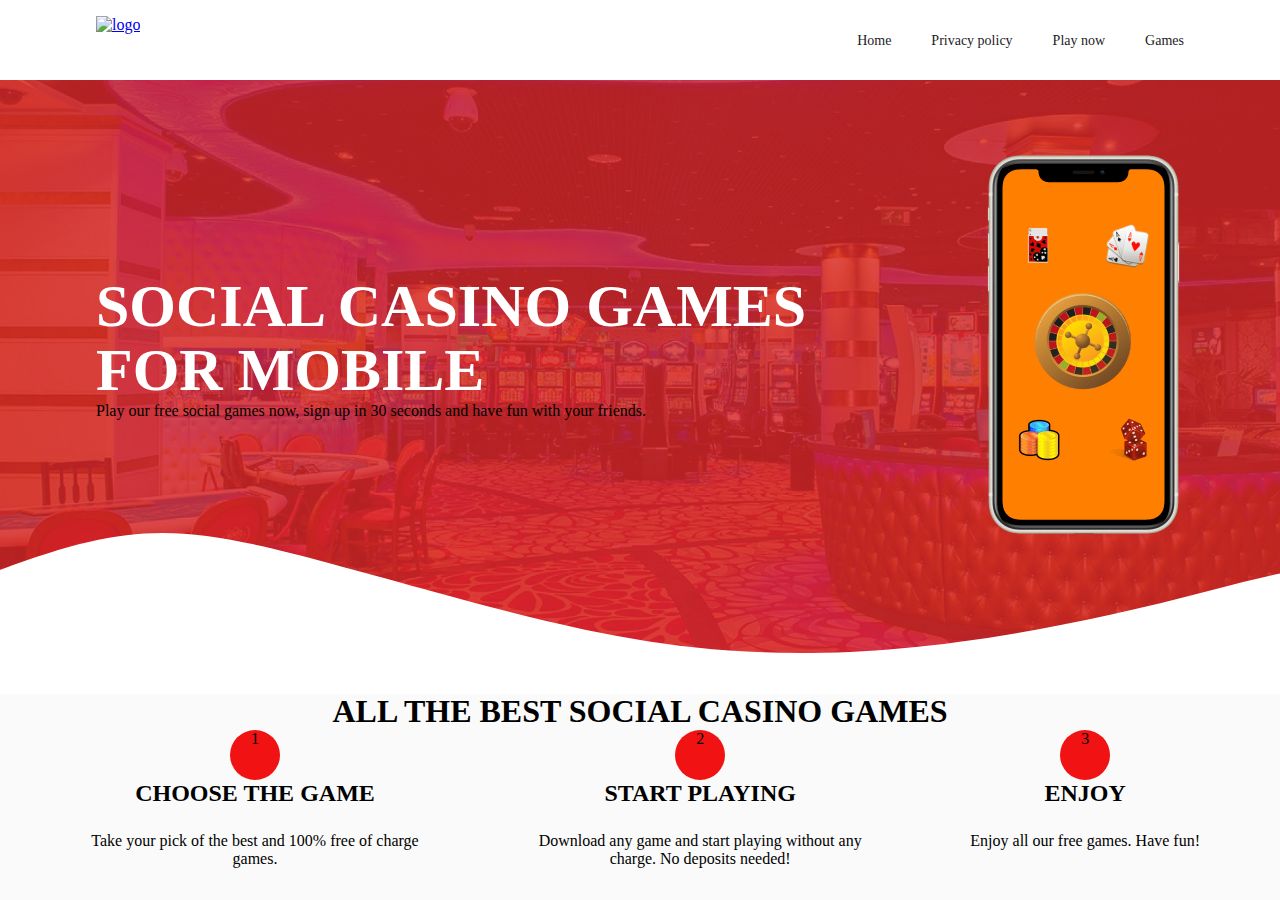
==== index.html @ 66f4ac3a "add main" ====
<!DOCTYPE html>
<html lang="en">
<head>
    <meta charset="UTF-8">
    <meta http-equiv="X-UA-Compatible" content="IE=edge">
    <meta name="viewport" content="width=device-width, initial-scale=1.0">
    <title>StopScam</title>

    <link rel="shortcut icon" href="./img/favicon/favicon.ico" type="image/x-icon">
    <link rel="icon" href="./img/favicon/favicon.ico" type="image/x-icon">
    <link rel="stylesheet" href="./css/style.css">

</head>

<body>

    <header class="header">
        <div class="container">
            <div class="header-wrap">
                <a href="./index.html" class="header-logo"><img src="./img/logo.svg" alt="logo"></a>

                <div class="header-burger">
                    <span></span>
                </div>

                <nav class="header-menu">
                    <ul class="header-list">
                        <li><a href="./index.html" class="header-link">Home</a></li>
                        <li><a href="./privacy.html" class="header-link">Privacy policy</a></li>
                        <li><a href="./terms.html" class="header-link">Play now</a></li>
                        <li><a href="./support.html" class="header-link">Games</a></li>
                    </ul>
                </nav>
            </div>
        </div>
    </header>

   <div class="main">
    <div class="main-bg">
    <div class="container">
        <div class="main-wrap">
            <div class="main-text">
                <h1 class="main-text__title">SOCIAL CASINO GAMES<br>FOR MOBILE</h1>
                <span class="main-text__subtitle">Play our free social games now, sign up in 30 seconds and have fun with your friends.</span>
            </div>

            <div class="main-phone">
                <img src="./img/iphone.png" alt="iphone" class="main-phone__img">
            </div>
        </div>
    </div>
    </div>
   </div>

   <div class="best">
    <div class="container">
        <div class="best-wrap">
            <h1 class="best-title">ALL THE BEST SOCIAL CASINO GAMES
            </h1>

            <div class="best-item">
                <div class="best-item__wrap">
                    <div class="best-item__num">1</div>
                    <h1 class="best-item__title">CHOOSE THE GAME</h1>
                    <span class="best-item__subtitle">Take your pick of the best and 100% free of charge games.</span>
                </div>
                <div class="best-item__wrap">
                    <div class="best-item__num">2</div>
                    <h1 class="best-item__title">START PLAYING</h1>
                    <span class="best-item__subtitle">Download any game and start playing without any charge. No deposits needed!</span>
                </div>
                <div class="best-item__wrap">
                    <div class="best-item__num">3</div>
                    <h1 class="best-item__title">ENJOY</h1>
                    <span class="best-item__subtitle">Enjoy all our free games. Have fun!</span>
                </div>
            </div>
        </div>
    </div>
   </div>

    <script src="https://code.jquery.com/jquery-3.6.0.slim.min.js"></script>
    <script src="./js/script.js"></script>
</body>
</html>
---- css/style.css ----
/*! normalize.css v8.0.1 | MIT License | github.com/necolas/normalize.css */
/* Document
   ========================================================================== */
/**
 * 1. Correct the line height in all browsers.
 * 2. Prevent adjustments of font size after orientation changes in iOS.
 */
html {
  line-height: 1.15;
  /* 1 */
  -webkit-text-size-adjust: 100%;
  /* 2 */
}

/* Sections
   ========================================================================== */
/**
 * Remove the margin in all browsers.
 */
body {
  margin: 0;
}

/**
 * Render the `main` element consistently in IE.
 */
main {
  display: block;
}

/**
 * Correct the font size and margin on `h1` elements within `section` and
 * `article` contexts in Chrome, Firefox, and Safari.
 */
h1 {
  font-size: 2em;
  margin: 0;
}

/* Grouping content
   ========================================================================== */
/**
 * 1. Add the correct box sizing in Firefox.
 * 2. Show the overflow in Edge and IE.
 */
hr {
  -webkit-box-sizing: content-box;
          box-sizing: content-box;
  /* 1 */
  height: 0;
  /* 1 */
  overflow: visible;
  /* 2 */
}

/**
 * 1. Correct the inheritance and scaling of font size in all browsers.
 * 2. Correct the odd `em` font sizing in all browsers.
 */
pre {
  font-family: monospace, monospace;
  /* 1 */
  font-size: 1em;
  /* 2 */
}

/* Text-level semantics
   ========================================================================== */
/**
 * Remove the gray background on active links in IE 10.
 */
a {
  background-color: transparent;
}

/**
 * 1. Remove the bottom border in Chrome 57-
 * 2. Add the correct text decoration in Chrome, Edge, IE, Opera, and Safari.
 */
abbr[title] {
  border-bottom: none;
  /* 1 */
  text-decoration: underline;
  /* 2 */
  -webkit-text-decoration: underline dotted;
          text-decoration: underline dotted;
  /* 2 */
}

/**
 * Add the correct font weight in Chrome, Edge, and Safari.
 */
b,
strong {
  font-weight: bolder;
}

/**
 * 1. Correct the inheritance and scaling of font size in all browsers.
 * 2. Correct the odd `em` font sizing in all browsers.
 */
code,
kbd,
samp {
  font-family: monospace, monospace;
  /* 1 */
  font-size: 1em;
  /* 2 */
}

/**
 * Add the correct font size in all browsers.
 */
small {
  font-size: 80%;
}

/**
 * Prevent `sub` and `sup` elements from affecting the line height in
 * all browsers.
 */
sub,
sup {
  font-size: 75%;
  line-height: 0;
  position: relative;
  vertical-align: baseline;
}

sub {
  bottom: -0.25em;
}

sup {
  top: -0.5em;
}

/* Embedded content
   ========================================================================== */
/**
 * Remove the border on images inside links in IE 10.
 */
img {
  border-style: none;
}

/* Forms
   ========================================================================== */
/**
 * 1. Change the font styles in all browsers.
 * 2. Remove the margin in Firefox and Safari.
 */
button,
input,
optgroup,
select,
textarea {
  font-family: inherit;
  /* 1 */
  font-size: 100%;
  /* 1 */
  line-height: 1.15;
  /* 1 */
  margin: 0;
  /* 2 */
}

/**
 * Show the overflow in IE.
 * 1. Show the overflow in Edge.
 */
button,
input {
  /* 1 */
  overflow: visible;
}

/**
 * Remove the inheritance of text transform in Edge, Firefox, and IE.
 * 1. Remove the inheritance of text transform in Firefox.
 */
button,
select {
  /* 1 */
  text-transform: none;
}

/**
 * Correct the inability to style clickable types in iOS and Safari.
 */
button,
[type="button"],
[type="reset"],
[type="submit"] {
  -webkit-appearance: button;
}

/**
 * Remove the inner border and padding in Firefox.
 */
button::-moz-focus-inner,
[type="button"]::-moz-focus-inner,
[type="reset"]::-moz-focus-inner,
[type="submit"]::-moz-focus-inner {
  border-style: none;
  padding: 0;
}

/**
 * Restore the focus styles unset by the previous rule.
 */
button:-moz-focusring,
[type="button"]:-moz-focusring,
[type="reset"]:-moz-focusring,
[type="submit"]:-moz-focusring {
  outline: 1px dotted ButtonText;
}

/**
 * Correct the padding in Firefox.
 */
fieldset {
  padding: 0.35em 0.75em 0.625em;
}

/**
 * 1. Correct the text wrapping in Edge and IE.
 * 2. Correct the color inheritance from `fieldset` elements in IE.
 * 3. Remove the padding so developers are not caught out when they zero out
 *    `fieldset` elements in all browsers.
 */
legend {
  -webkit-box-sizing: border-box;
          box-sizing: border-box;
  /* 1 */
  color: inherit;
  /* 2 */
  display: table;
  /* 1 */
  max-width: 100%;
  /* 1 */
  padding: 0;
  /* 3 */
  white-space: normal;
  /* 1 */
}

/**
 * Add the correct vertical alignment in Chrome, Firefox, and Opera.
 */
progress {
  vertical-align: baseline;
}

/**
 * Remove the default vertical scrollbar in IE 10+.
 */
textarea {
  overflow: auto;
}

/**
 * 1. Add the correct box sizing in IE 10.
 * 2. Remove the padding in IE 10.
 */
[type="checkbox"],
[type="radio"] {
  -webkit-box-sizing: border-box;
          box-sizing: border-box;
  /* 1 */
  padding: 0;
  /* 2 */
}

/**
 * Correct the cursor style of increment and decrement buttons in Chrome.
 */
[type="number"]::-webkit-inner-spin-button,
[type="number"]::-webkit-outer-spin-button {
  height: auto;
}

/**
 * 1. Correct the odd appearance in Chrome and Safari.
 * 2. Correct the outline style in Safari.
 */
[type="search"] {
  -webkit-appearance: textfield;
  /* 1 */
  outline-offset: -2px;
  /* 2 */
}

/**
 * Remove the inner padding in Chrome and Safari on macOS.
 */
[type="search"]::-webkit-search-decoration {
  -webkit-appearance: none;
}

/**
 * 1. Correct the inability to style clickable types in iOS and Safari.
 * 2. Change font properties to `inherit` in Safari.
 */
::-webkit-file-upload-button {
  -webkit-appearance: button;
  /* 1 */
  font: inherit;
  /* 2 */
}

/* Interactive
   ========================================================================== */
/*
 * Add the correct display in Edge, IE 10+, and Firefox.
 */
details {
  display: block;
}

/*
 * Add the correct display in all browsers.
 */
summary {
  display: list-item;
}

/* Misc
   ========================================================================== */
/**
 * Add the correct display in IE 10+.
 */
template {
  display: none;
}

/**
 * Add the correct display in IE 10.
 */
[hidden] {
  display: none;
}

body {
  font-family: 'Tahoma';
  background-color: #FAFAFA;
}

.container {
  max-width: 1120px;
  margin: 0 auto;
}

img {
  max-width: 100%;
}

.header {
  position: fixed;
  top: 0;
  left: 0;
  height: 80px;
  width: 100%;
  z-index: 20;
}

.header::before {
  content: '';
  position: absolute;
  top: 0;
  left: 0;
  width: 100%;
  height: 100%;
  background: #ffffff;
  z-index: 4;
}

.header-wrap {
  position: relative;
  display: -webkit-box;
  display: -ms-flexbox;
  display: flex;
  -webkit-box-pack: justify;
      -ms-flex-pack: justify;
          justify-content: space-between;
  -webkit-box-align: center;
      -ms-flex-align: center;
          align-items: center;
  min-height: 80px;
  padding: 0px 16px;
}

.header-logo {
  max-width: 48px;
  height: 48px;
}

.header-list {
  display: -webkit-box;
  display: -ms-flexbox;
  display: flex;
  position: relative;
  z-index: 4;
}

.header-list li {
  list-style: none;
  margin-left: 40px;
}

.header-link {
  color: #1C1C1E;
  font-size: 14px;
  text-decoration: none;
  font-weight: 400;
  line-height: 16px;
  -webkit-transition: 0.3s;
  transition: 0.3s;
}

.header-link:hover {
  color: #FF3B30;
}

.header-burger {
  display: none;
}

.header-logo {
  z-index: 5;
}

@media (max-width: 768px) {
  body.lock {
    overflow: hidden;
  }
  .header-wrap {
    min-height: 80px;
  }
  .header-menu {
    position: fixed;
    top: -120%;
    left: 0;
    width: 100%;
    height: 100%;
    background-color: #F0F0F0;
    z-index: 3;
    padding: 100px 0 0 0;
    -webkit-transition: 0.3s;
    transition: 0.3s;
  }
  .header-list {
    display: block;
  }
  .header-list li {
    margin: 0;
    margin-bottom: 50px;
  }
  .header-burger {
    display: block;
    position: relative;
    width: 30px;
    height: 20px;
    z-index: 5;
  }
  .header-burger::before, .header-burger::after {
    -webkit-transition: 0.3s;
    transition: 0.3s;
    content: '';
    background-color: #1C1C1E;
    position: absolute;
    width: 100%;
    height: 2px;
  }
  .header-burger::before {
    top: 0;
  }
  .header-burger::after {
    bottom: 0;
  }
  .header-burger span {
    -webkit-transition: 0.3s;
    transition: 0.3s;
    position: absolute;
    background-color: #1C1C1E;
    left: 0;
    width: 100%;
    height: 2px;
    top: 9px;
  }
}

.header-burger.active::before {
  -webkit-transform: rotate(45deg);
          transform: rotate(45deg);
  top: 9px;
}

.header-burger.active::after {
  -webkit-transform: rotate(-45deg);
          transform: rotate(-45deg);
  bottom: 9px;
}

.header-burger.active span {
  -webkit-transform: scale(0);
          transform: scale(0);
}

.header-menu.active {
  top: 0;
}

.main-bg {
  background: url(../img/bg.png);
  position: relative;
  background-size: cover;
}

.main-bg::after {
  content: "";
  width: calc(100% + 50px);
  height: 18vh;
  background-image: url(../img/teaser-bottom.svg);
  position: absolute;
  bottom: -2px;
  left: -50px;
  background-position: bottom left;
  background-size: cover;
  background-repeat: no-repeat;
}

.main-wrap {
  display: -webkit-box;
  display: -ms-flexbox;
  display: flex;
  -webkit-box-pack: justify;
      -ms-flex-pack: justify;
          justify-content: space-between;
  -webkit-box-align: center;
      -ms-flex-align: center;
          align-items: center;
  position: relative;
  padding: 150px 16px;
}

.main-text {
  display: -webkit-box;
  display: -ms-flexbox;
  display: flex;
  -webkit-box-orient: vertical;
  -webkit-box-direction: normal;
      -ms-flex-direction: column;
          flex-direction: column;
}

.main-text__title {
  font-weight: 700;
  font-size: 60px;
  line-height: 64px;
  color: #FFF;
}

.main-text__button {
  margin-top: 55px;
  width: 100%;
}

.main-content__img {
  width: 560px;
}

.best-wrap {
  text-align: center;
}

.best-item {
  display: -webkit-box;
  display: -ms-flexbox;
  display: flex;
  -webkit-box-pack: justify;
      -ms-flex-pack: justify;
          justify-content: space-between;
}

.best-item__wrap {
  max-width: 350px;
  display: -webkit-box;
  display: -ms-flexbox;
  display: flex;
  -webkit-box-orient: vertical;
  -webkit-box-direction: normal;
      -ms-flex-direction: column;
          flex-direction: column;
  -webkit-box-align: center;
      -ms-flex-align: center;
          align-items: center;
}

.best-item__num {
  background-color: #f11313;
  width: 50px;
  height: 50px;
  border-radius: 100px;
}

.best-item__title {
  font-size: 24px;
}

.best-item__subtitle {
  display: block;
  margin-top: 24px;
  font-size: 16px;
}

.privacy {
  padding: 100px 20px;
}

.privacy__title {
  color: #FF3B30;
  font-size: 32px;
}

.privacy__subtitle {
  color: #1C1C1E;
  font-size: 18px;
  font-weight: normal;
}

.privacy p {
  color: #FF3B30;
  font-size: 24px;
  font-weight: 600;
}

.support-wrap {
  display: -webkit-box;
  display: -ms-flexbox;
  display: flex;
  -webkit-box-orient: vertical;
  -webkit-box-direction: normal;
      -ms-flex-direction: column;
          flex-direction: column;
  -ms-flex-line-pack: center;
      align-content: center;
  text-align: center;
  padding: 100px 10px;
}

.support-text__title {
  font-size: 70px;
  color: #FF3B30;
  font-weight: bold;
}

.support-text__subtitle {
  display: block;
  font-size: 22px;
  color: #FFFFFF;
  font-weight: normal;
  margin-top: 16px;
}

.support-form__wrap {
  display: -webkit-box;
  display: -ms-flexbox;
  display: flex;
  -webkit-box-orient: vertical;
  -webkit-box-direction: normal;
      -ms-flex-direction: column;
          flex-direction: column;
  -webkit-box-align: center;
      -ms-flex-align: center;
          align-items: center;
  margin-top: 60px;
}

.support-form__input {
  border-radius: 16px;
  border: none;
  background-color: #fadada;
  font-size: 18px;
  padding: 16px;
  width: 300px;
  margin-bottom: 24px;
}

.support-form__textarea {
  resize: none;
  border-radius: 16px;
  border: none;
  background-color: #fadada;
  font-size: 18px;
  padding: 16px;
  height: 250px;
  width: 300px;
  margin-bottom: 24px;
}

.support-form__button {
  border-radius: 16px;
  border: none;
  background-color: #FF3B30;
  font-size: 18px;
  padding: 16px;
  width: 300px;
  margin-bottom: 24px;
  -webkit-transition: 0.3s;
  transition: 0.3s;
  color: #ffffff;
  cursor: pointer;
}

.support-form__button:hover {
  -webkit-box-shadow: 0px 8px 30px rgba(216, 29, 29, 0.2);
          box-shadow: 0px 8px 30px rgba(216, 29, 29, 0.2);
}

.support-form__input._error {
  border: solid 1px #d42727;
  background-color: #eba5a5;
}

.support-form__textarea._error {
  border: solid 1px #d42727;
  background-color: #eba5a5;
}

@media (max-width: 320px) {
  .support-text__title {
    font-size: 40px;
  }
  .support-text__subtitle {
    font-size: 18px;
  }
  .support-form__input {
    width: 250px;
  }
  .support-form__textarea {
    width: 250px;
  }
  .support-form__button {
    width: 250px;
  }
}
/*# sourceMappingURL=style.css.map */
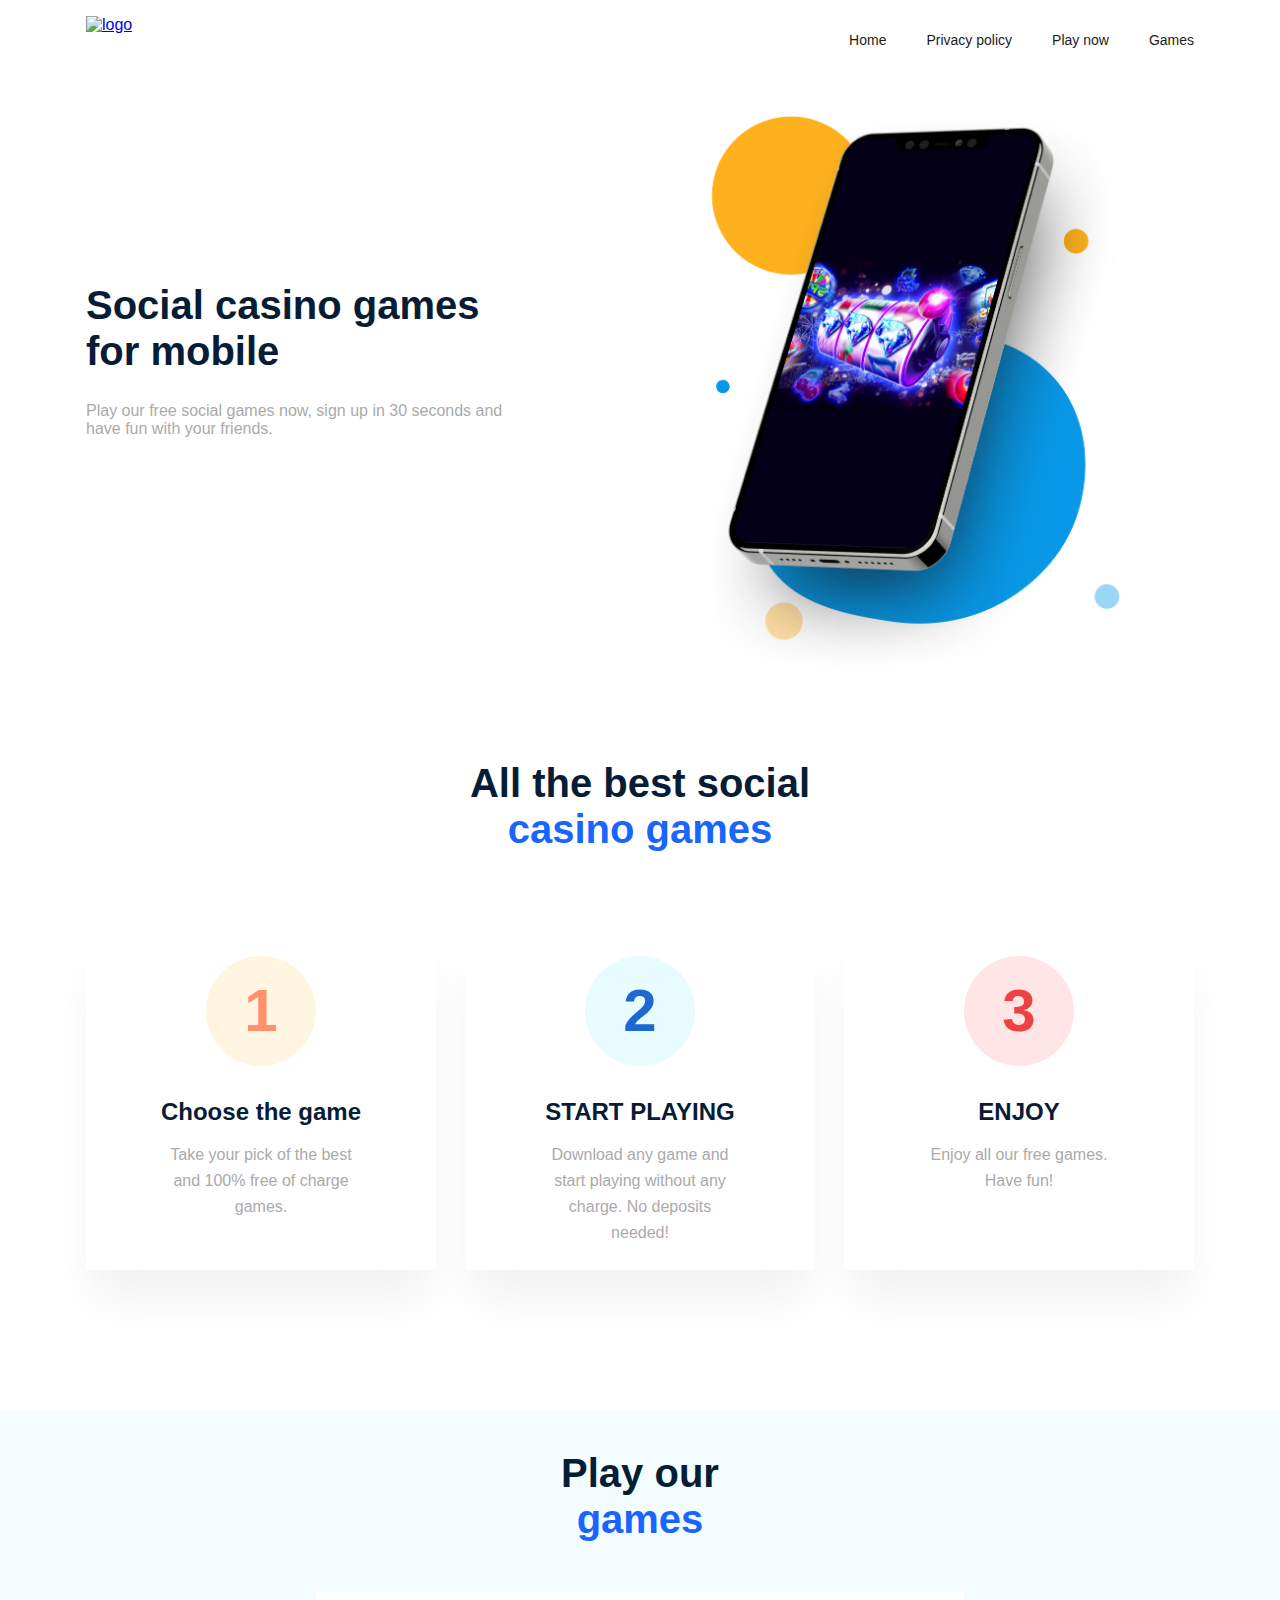
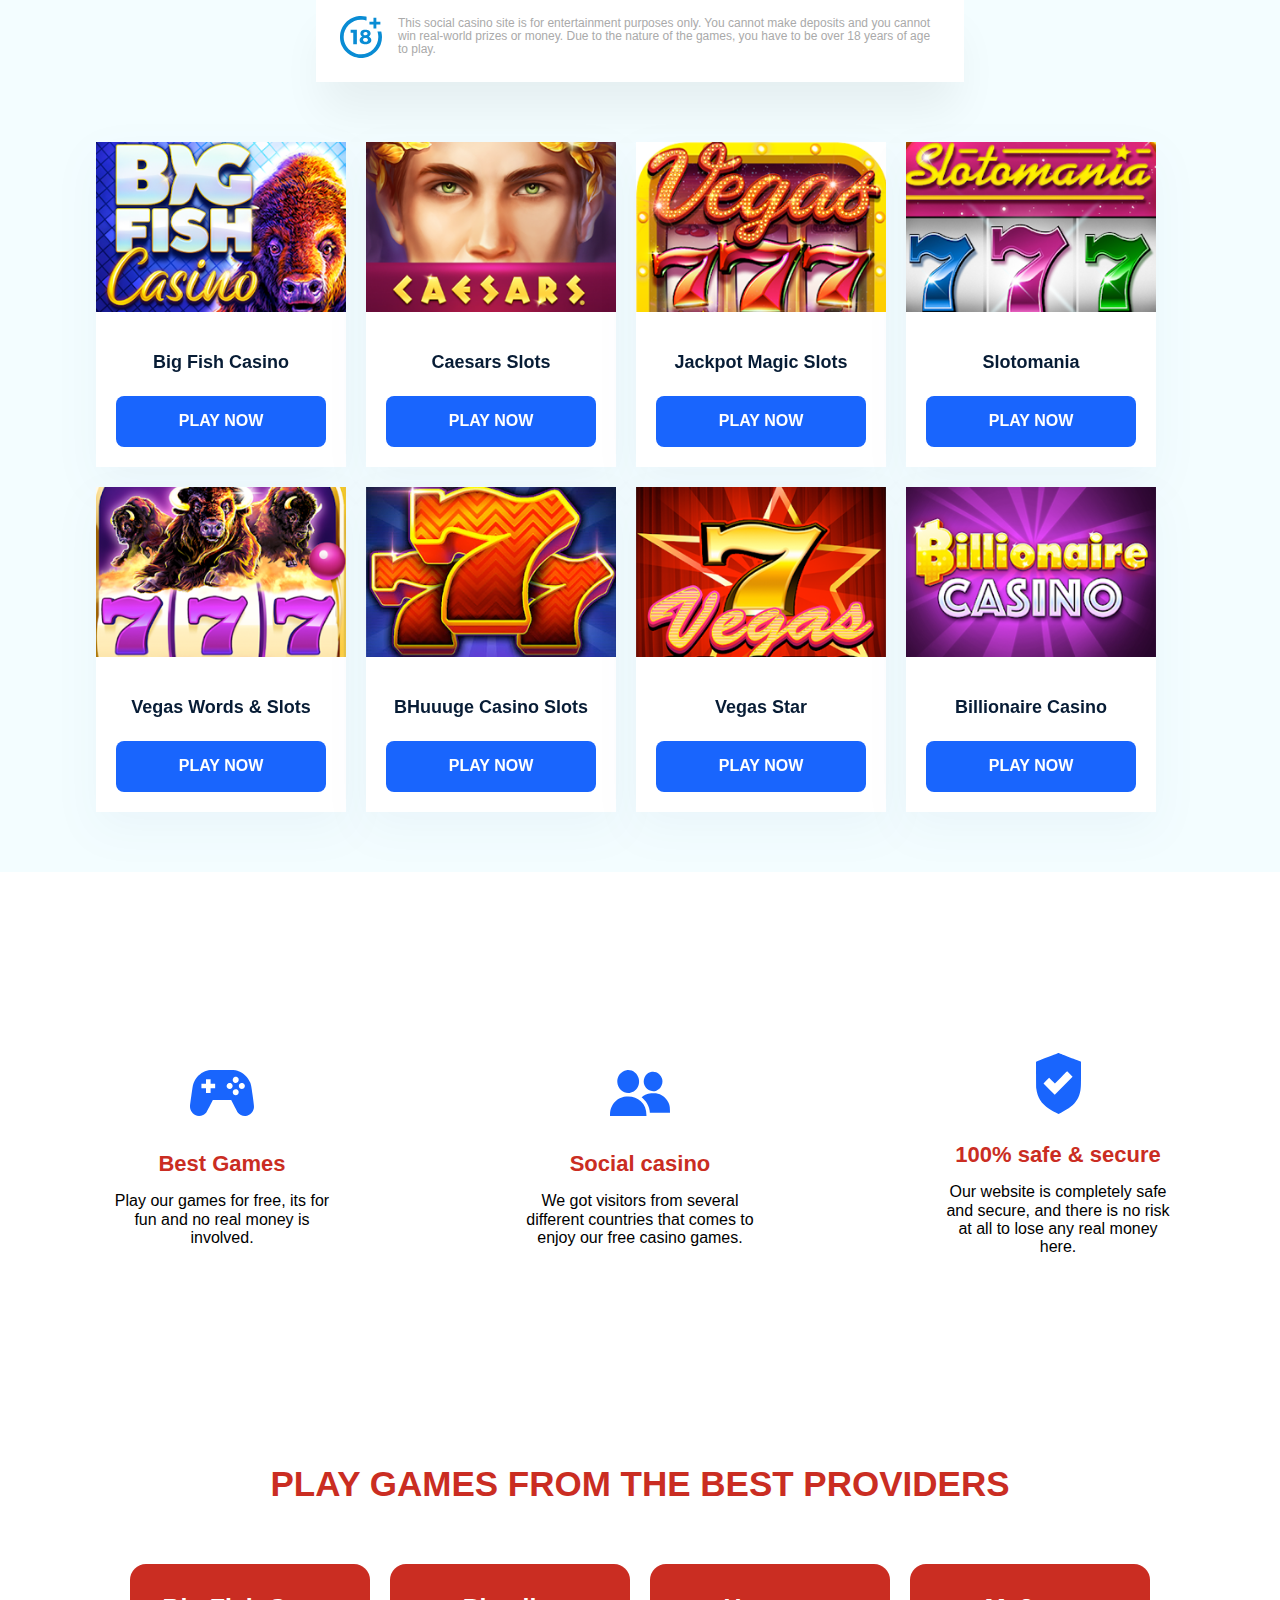
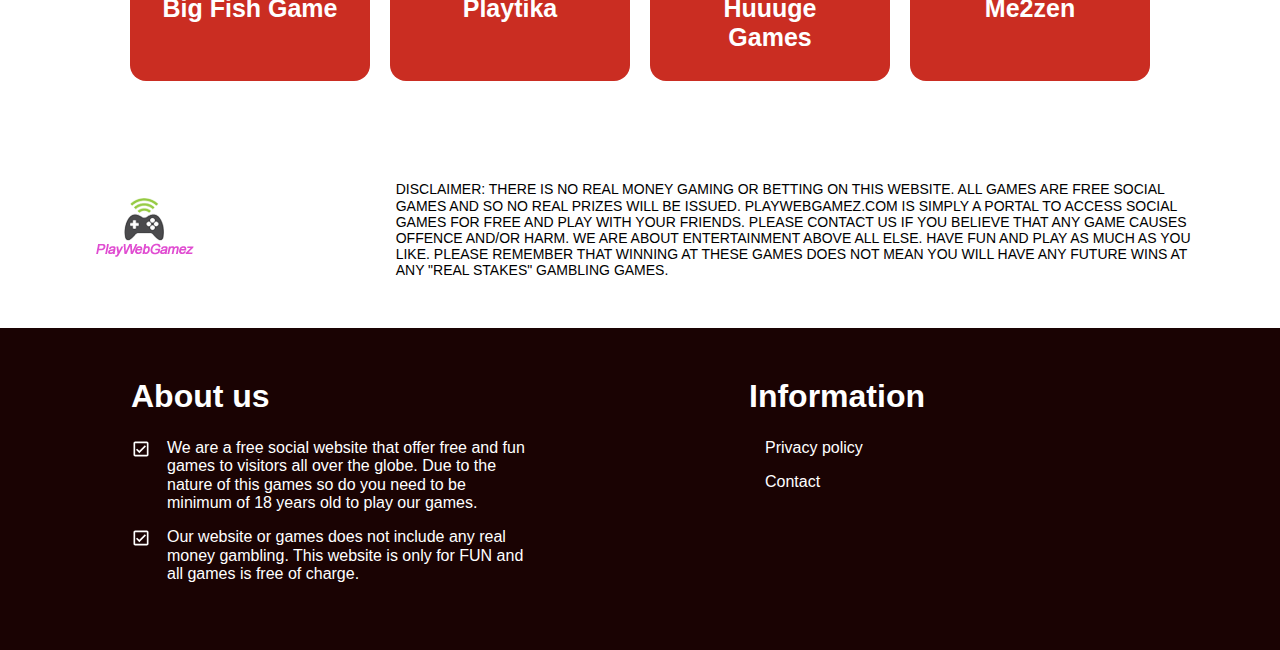
==== commit 86066843: "fixed all" ====
--- a/index.html
+++ b/index.html
@@ -36,49 +36,190 @@
     </header>
 
    <div class="main">
-    <div class="main-bg">
     <div class="container">
         <div class="main-wrap">
             <div class="main-text">
-                <h1 class="main-text__title">SOCIAL CASINO GAMES<br>FOR MOBILE</h1>
+                <h1 class="main-text__title">Social casino games for mobile</h1>
                 <span class="main-text__subtitle">Play our free social games now, sign up in 30 seconds and have fun with your friends.</span>
             </div>
 
-            <div class="main-phone">
-                <img src="./img/iphone.png" alt="iphone" class="main-phone__img">
-            </div>
-        </div>
-    </div>
+            <img src="./img/iphone.png" alt="iphone" class="main-img">
+        </div>
     </div>
    </div>
 
    <div class="best">
     <div class="container">
         <div class="best-wrap">
-            <h1 class="best-title">ALL THE BEST SOCIAL CASINO GAMES
-            </h1>
+            <h1 class="best-title">All the best social <span class="blue">casino games</span></h1>
 
             <div class="best-item">
                 <div class="best-item__wrap">
-                    <div class="best-item__num">1</div>
-                    <h1 class="best-item__title">CHOOSE THE GAME</h1>
+                    <div class="best-item__num best-item__one"><span>1</span></div>
+                    <h1 class="best-item__title">Choose the game</h1>
                     <span class="best-item__subtitle">Take your pick of the best and 100% free of charge games.</span>
                 </div>
                 <div class="best-item__wrap">
-                    <div class="best-item__num">2</div>
+                    <div class="best-item__num best-item__two"><span>2</span></div>
                     <h1 class="best-item__title">START PLAYING</h1>
                     <span class="best-item__subtitle">Download any game and start playing without any charge. No deposits needed!</span>
                 </div>
                 <div class="best-item__wrap">
-                    <div class="best-item__num">3</div>
+                    <div class="best-item__num best-item__three"><span>3</span></div>
                     <h1 class="best-item__title">ENJOY</h1>
-                    <span class="best-item__subtitle">Enjoy all our free games. Have fun!</span>
-                </div>
-            </div>
-        </div>
-    </div>
-   </div>
-
+                    <span class="best-item__subtitle">Enjoy all our free games. <br> Have fun!</span>
+                </div>
+            </div>
+        </div>
+    </div>
+   </div>
+
+   <div class="games">
+    <div class="container">
+        <div class="games-wrap">
+            <div class="games-title">Play our <span class="blue">games</span></div>
+            <div class="games-alert">
+                <img src="./img/18-plus.svg" alt="alert">
+                <h1 class="games-alert__title">
+                    This social casino site is for entertainment purposes only. You cannot make deposits and you cannot win real-world prizes or money. Due to the nature of the games, you have to be over 18 years of age to play.
+                </h1>
+            </div>
+
+            <div class="games-hub">
+                <div class="games-item">
+                    <div class="games-item__img"><img src="./img/1.png" alt="img"></div>
+                    <div class="games-item__info">
+                        <div class="games-item__title">Big Fish Casino</div>
+                        <a href="#" class="games-item__btn" target="_blank">PLAY NOW</a>
+                    </div>
+                </div>
+                <div class="games-item">
+                    <div class="games-item__img"><img src="./img/2.png" alt="img"></div>
+                    <div class="games-item__info">
+                        <div class="games-item__title">Caesars Slots</div>
+                        <a href="#" class="games-item__btn" target="_blank">PLAY NOW</a>
+                    </div>
+                </div>
+                <div class="games-item">
+                    <div class="games-item__img"><img src="./img/3.png" alt="img"></div>
+                    <div class="games-item__info">
+                        <div class="games-item__title">Jackpot Magic Slots</div>
+                        <a href="#" class="games-item__btn" target="_blank">PLAY NOW</a>
+                    </div>
+                </div>
+                <div class="games-item">
+                    <div class="games-item__img"><img src="./img/4.png" alt="img"></div>
+                    <div class="games-item__info">
+                        <div class="games-item__title">Slotomania</div>
+                        <a href="#" class="games-item__btn" target="_blank">PLAY NOW</a>
+                    </div>
+                </div>
+                <div class="games-item">
+                    <div class="games-item__img"><img src="./img/5.png" alt="img"></div>
+                    <div class="games-item__info">
+                        <div class="games-item__title">Vegas Words & Slots</div>
+                        <a href="#" class="games-item__btn" target="_blank">PLAY NOW</a>
+                    </div>
+                </div>
+                <div class="games-item">
+                    <div class="games-item__img"><img src="./img/6.png" alt="img"></div>
+                    <div class="games-item__info">
+                        <div class="games-item__title">BHuuuge Casino Slots</div>
+                        <a href="#" class="games-item__btn" target="_blank">PLAY NOW</a>
+                    </div>
+                </div>
+                <div class="games-item">
+                    <div class="games-item__img"><img src="./img/7.png" alt="img"></div>
+                    <div class="games-item__info">
+                        <div class="games-item__title">Vegas Star</div>
+                        <a href="#" class="games-item__btn" target="_blank">PLAY NOW</a>
+                    </div>
+                </div>
+                <div class="games-item">
+                    <div class="games-item__img"><img src="./img/8.png" alt="img"></div>
+                    <div class="games-item__info">
+                        <div class="games-item__title">Billionaire Casino</div>
+                        <a href="#" class="games-item__btn" target="_blank">PLAY NOW</a>
+                    </div>
+                </div>
+            </div>
+        </div>
+    </div>
+   </div>
+
+   <div class="features">
+ 
+        <div class="container">
+            <div class="features-wrap">
+                <div class="features-item">
+                    <div class="features-item__img"><img src="./img/game.svg" alt="img"></div>
+                    <h1 class="features-item__title">Best Games</h1>
+                    <span class="features-item__subtitle">Play our games for free, its for fun and no real money is involved.</span>
+                </div>
+                <div class="features-item">
+                    <div class="features-item__img"><img src="./img/social.svg" alt="img"></div>
+                    <h1 class="features-item__title">Social casino</h1>
+                    <span class="features-item__subtitle">We got visitors from several different countries that comes to enjoy our free casino games.</span>
+                </div>
+                <div class="features-item">
+                    <div class="features-item__img"><img src="./img/safe.svg" alt="img"></div>
+                    <h1 class="features-item__title">100% safe & secure</h1>
+                    <span class="features-item__subtitle">Our website is completely safe and secure, and there is no risk at all to lose any real money here.</span>
+                </div>
+        </div>
+    </div>
+   </div>
+
+   <div class="type">
+    <div class="container">
+        <div class="type-wrap">
+            <h1 class="type-title">PLAY GAMES FROM THE BEST PROVIDERS</h1>
+            <div class="type-list">
+                <div class="type-item">Big Fish Game</div>
+                <div class="type-item">Playtika</div>
+                <div class="type-item">Huuuge Games</div>
+                <div class="type-item">Me2zen</div>
+            </div>
+        </div>
+    </div>
+   </div>
+
+   <div class="prefooter">
+    <div class="container">
+        <div class="prefooter-wrap">
+            <div class="prefooter-icon"><img src="./img/logo-footer.png" alt="logo" class="prefooter-icon__img"></div>
+            <span class="prefooter-desc">DISCLAIMER: THERE IS NO REAL MONEY GAMING OR BETTING ON THIS WEBSITE. ALL GAMES ARE FREE SOCIAL GAMES AND SO NO REAL PRIZES WILL BE ISSUED. PLAYWEBGAMEZ.COM IS SIMPLY A PORTAL TO ACCESS SOCIAL GAMES FOR FREE AND PLAY WITH YOUR FRIENDS. PLEASE CONTACT US IF YOU BELIEVE THAT ANY GAME CAUSES OFFENCE AND/OR HARM. WE ARE ABOUT ENTERTAINMENT ABOVE ALL ELSE. HAVE FUN AND PLAY AS MUCH AS YOU LIKE. PLEASE REMEMBER THAT WINNING AT THESE GAMES DOES NOT MEAN YOU WILL HAVE ANY FUTURE WINS AT ANY "REAL STAKES" GAMBLING GAMES.</span>
+        </div>
+    </div>
+   </div>
+
+   <div class="footer">
+    <div class="container">
+        <div class="footer-wrap">
+            <div class="footer-item">
+                <h1 class="footer-item__title">About us</h1>
+                <div class="footer-item__list">
+                    <img src="./img/check.svg" alt="check">
+                    <span class="footer-item__subtitle">We are a free social website that offer free and fun games to visitors all over the globe. Due to the nature of this games so do you need to be minimum of 18 years old to play our games.</span>
+                </div>
+                <div class="footer-item__list">
+                    <img src="./img/check.svg" alt="check">
+                    <span class="footer-item__subtitle">Our website or games does not include any real money gambling. This website is only for FUN and all games is free of charge.</span>
+                </div>
+            </div>
+
+            <div class="footer-item">
+                <h1 class="footer-item__title">Information</h1>
+                <div class="footer-item__list">
+                    <a href="#" class="footer-item__subtitle">Privacy policy</a>
+                </div>
+                <div class="footer-item__list">
+                    <a href="#" class="footer-item__subtitle">Contact</a>
+                </div>
+            </div>
+        </div>
+    </div>
+   </div>
     <script src="https://code.jquery.com/jquery-3.6.0.slim.min.js"></script>
     <script src="./js/script.js"></script>
 </body>
--- a/css/style.css
+++ b/css/style.css
@@ -6,10 +6,8 @@
  * 2. Prevent adjustments of font size after orientation changes in iOS.
  */
 html {
-  line-height: 1.15;
-  /* 1 */
-  -webkit-text-size-adjust: 100%;
-  /* 2 */
+  line-height: 1.15; /* 1 */
+  -webkit-text-size-adjust: 100%; /* 2 */
 }
 
 /* Sections
@@ -44,13 +42,9 @@
  * 2. Show the overflow in Edge and IE.
  */
 hr {
-  -webkit-box-sizing: content-box;
-          box-sizing: content-box;
-  /* 1 */
-  height: 0;
-  /* 1 */
-  overflow: visible;
-  /* 2 */
+  box-sizing: content-box; /* 1 */
+  height: 0; /* 1 */
+  overflow: visible; /* 2 */
 }
 
 /**
@@ -58,10 +52,8 @@
  * 2. Correct the odd `em` font sizing in all browsers.
  */
 pre {
-  font-family: monospace, monospace;
-  /* 1 */
-  font-size: 1em;
-  /* 2 */
+  font-family: monospace, monospace; /* 1 */
+  font-size: 1em; /* 2 */
 }
 
 /* Text-level semantics
@@ -69,6 +61,10 @@
 /**
  * Remove the gray background on active links in IE 10.
  */
+span {
+  display: block;
+}
+
 a {
   background-color: transparent;
 }
@@ -78,13 +74,9 @@
  * 2. Add the correct text decoration in Chrome, Edge, IE, Opera, and Safari.
  */
 abbr[title] {
-  border-bottom: none;
-  /* 1 */
-  text-decoration: underline;
-  /* 2 */
-  -webkit-text-decoration: underline dotted;
-          text-decoration: underline dotted;
-  /* 2 */
+  border-bottom: none; /* 1 */
+  text-decoration: underline; /* 2 */
+  text-decoration: underline dotted; /* 2 */
 }
 
 /**
@@ -102,10 +94,8 @@
 code,
 kbd,
 samp {
-  font-family: monospace, monospace;
-  /* 1 */
-  font-size: 1em;
-  /* 2 */
+  font-family: monospace, monospace; /* 1 */
+  font-size: 1em; /* 2 */
 }
 
 /**
@@ -155,14 +145,10 @@
 optgroup,
 select,
 textarea {
-  font-family: inherit;
-  /* 1 */
-  font-size: 100%;
-  /* 1 */
-  line-height: 1.15;
-  /* 1 */
-  margin: 0;
-  /* 2 */
+  font-family: inherit; /* 1 */
+  font-size: 100%; /* 1 */
+  line-height: 1.15; /* 1 */
+  margin: 0; /* 2 */
 }
 
 /**
@@ -170,8 +156,7 @@
  * 1. Show the overflow in Edge.
  */
 button,
-input {
-  /* 1 */
+input { /* 1 */
   overflow: visible;
 }
 
@@ -180,8 +165,7 @@
  * 1. Remove the inheritance of text transform in Firefox.
  */
 button,
-select {
-  /* 1 */
+select { /* 1 */
   text-transform: none;
 }
 
@@ -189,9 +173,9 @@
  * Correct the inability to style clickable types in iOS and Safari.
  */
 button,
-[type="button"],
-[type="reset"],
-[type="submit"] {
+[type=button],
+[type=reset],
+[type=submit] {
   -webkit-appearance: button;
 }
 
@@ -199,9 +183,9 @@
  * Remove the inner border and padding in Firefox.
  */
 button::-moz-focus-inner,
-[type="button"]::-moz-focus-inner,
-[type="reset"]::-moz-focus-inner,
-[type="submit"]::-moz-focus-inner {
+[type=button]::-moz-focus-inner,
+[type=reset]::-moz-focus-inner,
+[type=submit]::-moz-focus-inner {
   border-style: none;
   padding: 0;
 }
@@ -210,9 +194,9 @@
  * Restore the focus styles unset by the previous rule.
  */
 button:-moz-focusring,
-[type="button"]:-moz-focusring,
-[type="reset"]:-moz-focusring,
-[type="submit"]:-moz-focusring {
+[type=button]:-moz-focusring,
+[type=reset]:-moz-focusring,
+[type=submit]:-moz-focusring {
   outline: 1px dotted ButtonText;
 }
 
@@ -230,19 +214,12 @@
  *    `fieldset` elements in all browsers.
  */
 legend {
-  -webkit-box-sizing: border-box;
-          box-sizing: border-box;
-  /* 1 */
-  color: inherit;
-  /* 2 */
-  display: table;
-  /* 1 */
-  max-width: 100%;
-  /* 1 */
-  padding: 0;
-  /* 3 */
-  white-space: normal;
-  /* 1 */
+  box-sizing: border-box; /* 1 */
+  color: inherit; /* 2 */
+  display: table; /* 1 */
+  max-width: 100%; /* 1 */
+  padding: 0; /* 3 */
+  white-space: normal; /* 1 */
 }
 
 /**
@@ -263,20 +240,17 @@
  * 1. Add the correct box sizing in IE 10.
  * 2. Remove the padding in IE 10.
  */
-[type="checkbox"],
-[type="radio"] {
-  -webkit-box-sizing: border-box;
-          box-sizing: border-box;
-  /* 1 */
-  padding: 0;
-  /* 2 */
+[type=checkbox],
+[type=radio] {
+  box-sizing: border-box; /* 1 */
+  padding: 0; /* 2 */
 }
 
 /**
  * Correct the cursor style of increment and decrement buttons in Chrome.
  */
-[type="number"]::-webkit-inner-spin-button,
-[type="number"]::-webkit-outer-spin-button {
+[type=number]::-webkit-inner-spin-button,
+[type=number]::-webkit-outer-spin-button {
   height: auto;
 }
 
@@ -284,17 +258,15 @@
  * 1. Correct the odd appearance in Chrome and Safari.
  * 2. Correct the outline style in Safari.
  */
-[type="search"] {
-  -webkit-appearance: textfield;
-  /* 1 */
-  outline-offset: -2px;
-  /* 2 */
+[type=search] {
+  -webkit-appearance: textfield; /* 1 */
+  outline-offset: -2px; /* 2 */
 }
 
 /**
  * Remove the inner padding in Chrome and Safari on macOS.
  */
-[type="search"]::-webkit-search-decoration {
+[type=search]::-webkit-search-decoration {
   -webkit-appearance: none;
 }
 
@@ -303,10 +275,8 @@
  * 2. Change font properties to `inherit` in Safari.
  */
 ::-webkit-file-upload-button {
-  -webkit-appearance: button;
-  /* 1 */
-  font: inherit;
-  /* 2 */
+  -webkit-appearance: button; /* 1 */
+  font: inherit; /* 2 */
 }
 
 /* Interactive
@@ -342,17 +312,21 @@
 }
 
 body {
-  font-family: 'Tahoma';
-  background-color: #FAFAFA;
+  font-family: "Arial";
+  background-color: #FFFFFF;
 }
 
 .container {
-  max-width: 1120px;
+  max-width: 1140px;
   margin: 0 auto;
 }
 
 img {
   max-width: 100%;
+}
+
+.blue {
+  color: #1965FD;
 }
 
 .header {
@@ -363,9 +337,8 @@
   width: 100%;
   z-index: 20;
 }
-
 .header::before {
-  content: '';
+  content: "";
   position: absolute;
   top: 0;
   left: 0;
@@ -374,58 +347,41 @@
   background: #ffffff;
   z-index: 4;
 }
-
 .header-wrap {
   position: relative;
-  display: -webkit-box;
-  display: -ms-flexbox;
-  display: flex;
-  -webkit-box-pack: justify;
-      -ms-flex-pack: justify;
-          justify-content: space-between;
-  -webkit-box-align: center;
-      -ms-flex-align: center;
-          align-items: center;
+  display: flex;
+  justify-content: space-between;
+  align-items: center;
   min-height: 80px;
   padding: 0px 16px;
 }
-
 .header-logo {
   max-width: 48px;
   height: 48px;
 }
-
 .header-list {
-  display: -webkit-box;
-  display: -ms-flexbox;
   display: flex;
   position: relative;
   z-index: 4;
 }
-
 .header-list li {
   list-style: none;
   margin-left: 40px;
 }
-
 .header-link {
   color: #1C1C1E;
   font-size: 14px;
   text-decoration: none;
   font-weight: 400;
   line-height: 16px;
-  -webkit-transition: 0.3s;
   transition: 0.3s;
 }
-
 .header-link:hover {
   color: #FF3B30;
 }
-
 .header-burger {
   display: none;
 }
-
 .header-logo {
   z-index: 5;
 }
@@ -446,7 +402,6 @@
     background-color: #F0F0F0;
     z-index: 3;
     padding: 100px 0 0 0;
-    -webkit-transition: 0.3s;
     transition: 0.3s;
   }
   .header-list {
@@ -464,9 +419,8 @@
     z-index: 5;
   }
   .header-burger::before, .header-burger::after {
-    -webkit-transition: 0.3s;
     transition: 0.3s;
-    content: '';
+    content: "";
     background-color: #1C1C1E;
     position: absolute;
     width: 100%;
@@ -479,7 +433,6 @@
     bottom: 0;
   }
   .header-burger span {
-    -webkit-transition: 0.3s;
     transition: 0.3s;
     position: absolute;
     background-color: #1C1C1E;
@@ -489,146 +442,317 @@
     top: 9px;
   }
 }
-
 .header-burger.active::before {
-  -webkit-transform: rotate(45deg);
-          transform: rotate(45deg);
+  transform: rotate(45deg);
   top: 9px;
 }
-
 .header-burger.active::after {
-  -webkit-transform: rotate(-45deg);
-          transform: rotate(-45deg);
+  transform: rotate(-45deg);
   bottom: 9px;
 }
-
 .header-burger.active span {
-  -webkit-transform: scale(0);
-          transform: scale(0);
+  transform: scale(0);
 }
 
 .header-menu.active {
   top: 0;
 }
 
-.main-bg {
-  background: url(../img/bg.png);
-  position: relative;
-  background-size: cover;
-}
-
-.main-bg::after {
-  content: "";
-  width: calc(100% + 50px);
-  height: 18vh;
-  background-image: url(../img/teaser-bottom.svg);
-  position: absolute;
-  bottom: -2px;
-  left: -50px;
-  background-position: bottom left;
-  background-size: cover;
-  background-repeat: no-repeat;
-}
-
 .main-wrap {
-  display: -webkit-box;
-  display: -ms-flexbox;
-  display: flex;
-  -webkit-box-pack: justify;
-      -ms-flex-pack: justify;
-          justify-content: space-between;
-  -webkit-box-align: center;
-      -ms-flex-align: center;
-          align-items: center;
-  position: relative;
-  padding: 150px 16px;
-}
-
+  display: flex;
+  justify-content: space-between;
+  align-items: center;
+  align-content: center;
+  padding: 40px 16px;
+}
 .main-text {
-  display: -webkit-box;
-  display: -ms-flexbox;
-  display: flex;
-  -webkit-box-orient: vertical;
-  -webkit-box-direction: normal;
-      -ms-flex-direction: column;
-          flex-direction: column;
-}
-
+  display: flex;
+  flex-direction: column;
+  padding-right: 85px;
+}
 .main-text__title {
+  font-weight: 800;
+  font-size: 40px;
+  color: #071C35;
+}
+.main-text__subtitle {
+  margin-top: 28px;
+  font-size: 16px;
+  color: #AAAAAA;
+}
+.main-img {
+  width: 600px;
+}
+
+.best-wrap {
+  text-align: center;
+  padding: 40px 16px;
+}
+.best-title {
+  font-size: 40px;
+  font-weight: 800;
+  color: #071C35;
+}
+.best-item {
+  display: flex;
+  justify-content: space-between;
+  margin-top: 80px;
+}
+.best-item__wrap {
+  width: 350px;
+  display: flex;
+  flex-direction: column;
+  align-items: center;
+  background-color: #FFFFFF;
+  padding-top: 24px;
+  padding-bottom: 24px;
+  box-shadow: 0px 35px 45px -7px rgba(0, 0, 0, 0.06);
+}
+.best-item__num {
+  border-radius: 100px;
+  background-color: #FFF5E1;
+  width: 110px;
+  height: 110px;
+}
+.best-item__num span {
+  font-size: 60px;
+  font-weight: 900;
+  color: #FF916C;
+  display: flex;
+  align-items: center;
+  justify-content: center;
+  text-align: center;
+  width: 100%;
+  height: 100%;
+}
+.best-item__two {
+  background-color: #E8FBFF;
+}
+.best-item__two span {
+  color: #1D68D1;
+}
+.best-item__three {
+  background-color: #FFE5E5;
+}
+.best-item__three span {
+  color: #EE4141;
+}
+.best-item__title {
+  margin-top: 32px;
+  font-size: 24px;
   font-weight: 700;
-  font-size: 60px;
-  line-height: 64px;
-  color: #FFF;
-}
-
-.main-text__button {
-  margin-top: 55px;
-  width: 100%;
-}
-
-.main-content__img {
-  width: 560px;
-}
-
-.best-wrap {
-  text-align: center;
-}
-
-.best-item {
-  display: -webkit-box;
-  display: -ms-flexbox;
-  display: flex;
-  -webkit-box-pack: justify;
-      -ms-flex-pack: justify;
-          justify-content: space-between;
-}
-
-.best-item__wrap {
-  max-width: 350px;
-  display: -webkit-box;
-  display: -ms-flexbox;
-  display: flex;
-  -webkit-box-orient: vertical;
-  -webkit-box-direction: normal;
-      -ms-flex-direction: column;
-          flex-direction: column;
-  -webkit-box-align: center;
-      -ms-flex-align: center;
-          align-items: center;
-}
-
-.best-item__num {
-  background-color: #f11313;
-  width: 50px;
-  height: 50px;
-  border-radius: 100px;
-}
-
-.best-item__title {
-  font-size: 24px;
-}
-
+  color: #071C35;
+}
 .best-item__subtitle {
   display: block;
-  margin-top: 24px;
+  margin-top: 16px;
   font-size: 16px;
+  line-height: 26px;
+  color: #AAAAAA;
+  max-width: 200px;
+}
+
+.games {
+  background-color: #F3FDFF;
+  margin-top: 100px;
+}
+.games-wrap {
+  padding: 40px 16px;
+  display: flex;
+  flex-direction: column;
+  justify-content: center;
+  align-content: center;
+  align-items: center;
+}
+.games-title {
+  text-align: center;
+  font-size: 40px;
+  font-weight: 800;
+  color: #071C35;
+}
+.games-alert {
+  max-width: 600px;
+  display: flex;
+  align-content: center;
+  align-items: center;
+  background-color: #fff;
+  padding: 24px;
+  margin-top: 50px;
+  box-shadow: 0px 35px 45px -7px rgba(0, 0, 0, 0.06);
+}
+.games-alert__title {
+  margin-left: 16px;
+  font-size: 12px;
+  color: #AAAAAA;
+  font-weight: 400;
+  line-height: 13px;
+}
+.games-hub {
+  padding-top: 60px;
+  display: flex;
+  flex-flow: wrap;
+}
+.games-item {
+  width: 250px;
+  margin: 0 10px 20px;
+  overflow: hidden;
+  background-color: #fff;
+  filter: drop-shadow(0px 16px 22px rgba(9, 50, 133, 0.04));
+  transition: 0.2s;
+}
+.games-item:hover {
+  filter: drop-shadow(0px 16px 22px rgba(9, 50, 133, 0.12));
+}
+.games-item__img {
+  width: 100%;
+  height: 170px;
+  background-size: auto;
+  background-position: center;
+}
+.games-item__img img {
+  width: 100%;
+  height: 100%;
+}
+.games-item__info {
+  padding: 40px 20px 20px;
+  text-align: center;
+}
+.games-item__title {
+  color: #071C35;
+  font-size: 18px;
+  font-weight: 700;
+  text-align: center;
+  margin-bottom: 24px;
+}
+.games-item__btn {
+  text-align: center;
+  padding: 16px;
+  font-weight: 700;
+  display: block;
+  color: #fff;
+  background-color: #1965FD;
+  border-radius: 8px;
+  text-decoration: none;
+  transition: 0.2s;
+}
+.games-item__btn:hover {
+  box-shadow: 0px 10px 16px rgba(25, 101, 253, 0.2);
+}
+
+.features-wrap {
+  padding: 120px 16px;
+  display: flex;
+  justify-content: space-between;
+  align-content: center;
+  align-items: center;
+}
+.features-item {
+  align-content: center;
+  text-align: center;
+  padding: 16px;
+  height: 270px;
+  width: 240px;
+  border-radius: 16px;
+  background-color: #fff;
+}
+.features-item__title {
+  font-size: 22px;
+  font-weight: 800;
+  margin-bottom: 16px;
+  color: #ca2d22;
+}
+.features-item__subtitle {
+  font-size: 16px;
+  color: #000;
+}
+
+.type-wrap {
+  padding: 50px 16px;
+  text-align: center;
+  display: flex;
+  flex-direction: column;
+  align-content: center;
+  align-items: center;
+}
+.type-title {
+  font-size: 35px;
+  font-weight: 800;
+  color: #ca2d22;
+}
+.type-list {
+  display: flex;
+  flex-wrap: wrap;
+  margin-top: 60px;
+}
+.type-item {
+  color: #fff;
+  background-color: #ca2d22;
+  border-radius: 16px;
+  font-size: 25px;
+  font-weight: 600;
+  text-align: center;
+  padding: 30px;
+  margin: 0 10px;
+  width: 180px;
+}
+
+.prefooter-wrap {
+  padding: 50px 16px;
+  display: flex;
+  justify-content: space-between;
+  align-content: center;
+  align-items: center;
+}
+.prefooter-icon {
+  padding-right: 100px;
+  width: 100%;
+}
+.prefooter-desc {
+  font-size: 14px;
+  color: #000;
+}
+
+.footer {
+  background-color: #1a0303;
+  color: #fff;
+}
+.footer-wrap {
+  display: flex;
+  flex-wrap: wrap;
+  justify-content: space-between;
+  padding: 50px 16px;
+  margin: 0 45px;
+}
+.footer-item {
+  width: 400px;
+}
+.footer-item__title {
+  margin-bottom: 24px;
+}
+.footer-item__list {
+  display: flex;
+  align-content: center;
+  align-items: start;
+  margin-bottom: 16px;
+}
+.footer-item__subtitle {
+  margin-left: 16px;
+  text-decoration: none;
+  color: #fff;
 }
 
 .privacy {
   padding: 100px 20px;
 }
-
 .privacy__title {
   color: #FF3B30;
   font-size: 32px;
 }
-
 .privacy__subtitle {
   color: #1C1C1E;
   font-size: 18px;
   font-weight: normal;
 }
-
 .privacy p {
   color: #FF3B30;
   font-size: 24px;
@@ -636,25 +760,17 @@
 }
 
 .support-wrap {
-  display: -webkit-box;
-  display: -ms-flexbox;
-  display: flex;
-  -webkit-box-orient: vertical;
-  -webkit-box-direction: normal;
-      -ms-flex-direction: column;
-          flex-direction: column;
-  -ms-flex-line-pack: center;
-      align-content: center;
+  display: flex;
+  flex-direction: column;
+  align-content: center;
   text-align: center;
   padding: 100px 10px;
 }
-
 .support-text__title {
   font-size: 70px;
   color: #FF3B30;
   font-weight: bold;
 }
-
 .support-text__subtitle {
   display: block;
   font-size: 22px;
@@ -662,21 +778,12 @@
   font-weight: normal;
   margin-top: 16px;
 }
-
 .support-form__wrap {
-  display: -webkit-box;
-  display: -ms-flexbox;
-  display: flex;
-  -webkit-box-orient: vertical;
-  -webkit-box-direction: normal;
-      -ms-flex-direction: column;
-          flex-direction: column;
-  -webkit-box-align: center;
-      -ms-flex-align: center;
-          align-items: center;
+  display: flex;
+  flex-direction: column;
+  align-items: center;
   margin-top: 60px;
 }
-
 .support-form__input {
   border-radius: 16px;
   border: none;
@@ -686,7 +793,6 @@
   width: 300px;
   margin-bottom: 24px;
 }
-
 .support-form__textarea {
   resize: none;
   border-radius: 16px;
@@ -698,7 +804,6 @@
   width: 300px;
   margin-bottom: 24px;
 }
-
 .support-form__button {
   border-radius: 16px;
   border: none;
@@ -707,15 +812,12 @@
   padding: 16px;
   width: 300px;
   margin-bottom: 24px;
-  -webkit-transition: 0.3s;
   transition: 0.3s;
   color: #ffffff;
   cursor: pointer;
 }
-
 .support-form__button:hover {
-  -webkit-box-shadow: 0px 8px 30px rgba(216, 29, 29, 0.2);
-          box-shadow: 0px 8px 30px rgba(216, 29, 29, 0.2);
+  box-shadow: 0px 8px 30px rgba(216, 29, 29, 0.2);
 }
 
 .support-form__input._error {
@@ -744,5 +846,4 @@
   .support-form__button {
     width: 250px;
   }
-}
-/*# sourceMappingURL=style.css.map */+}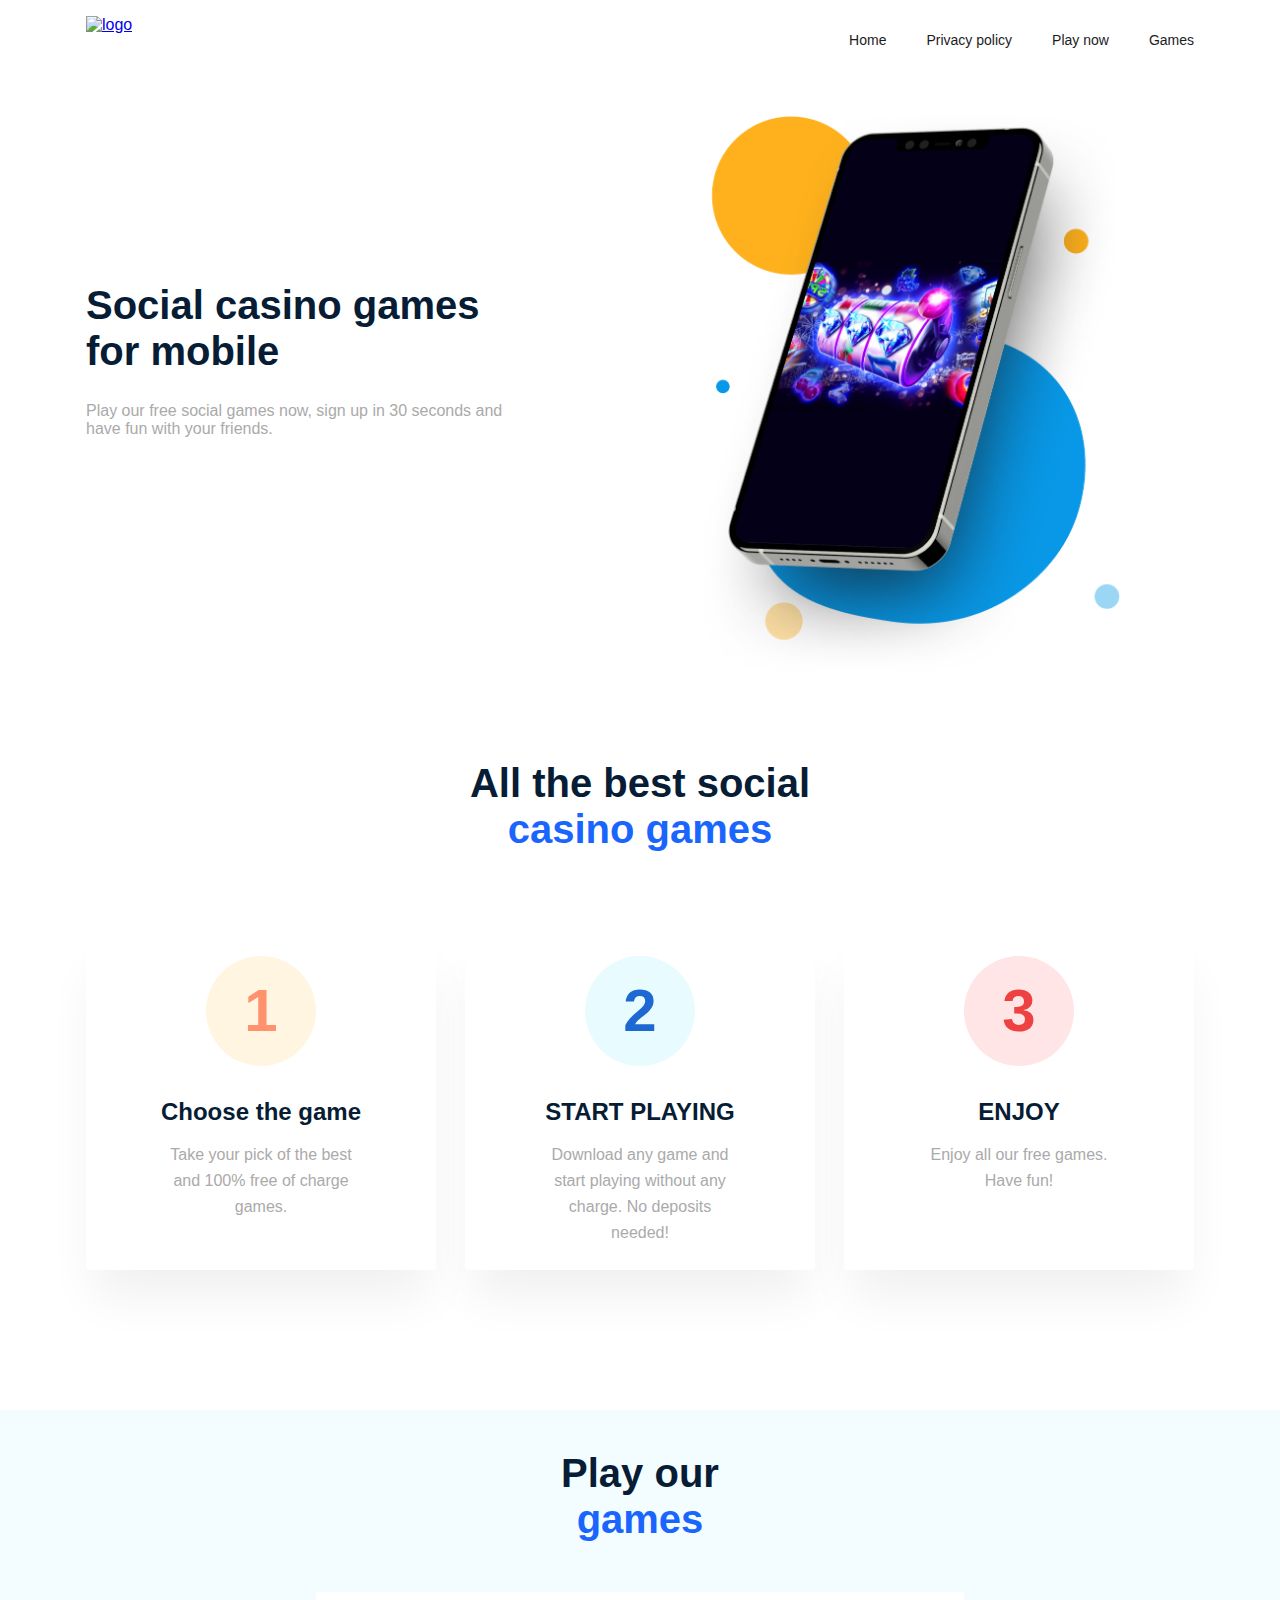
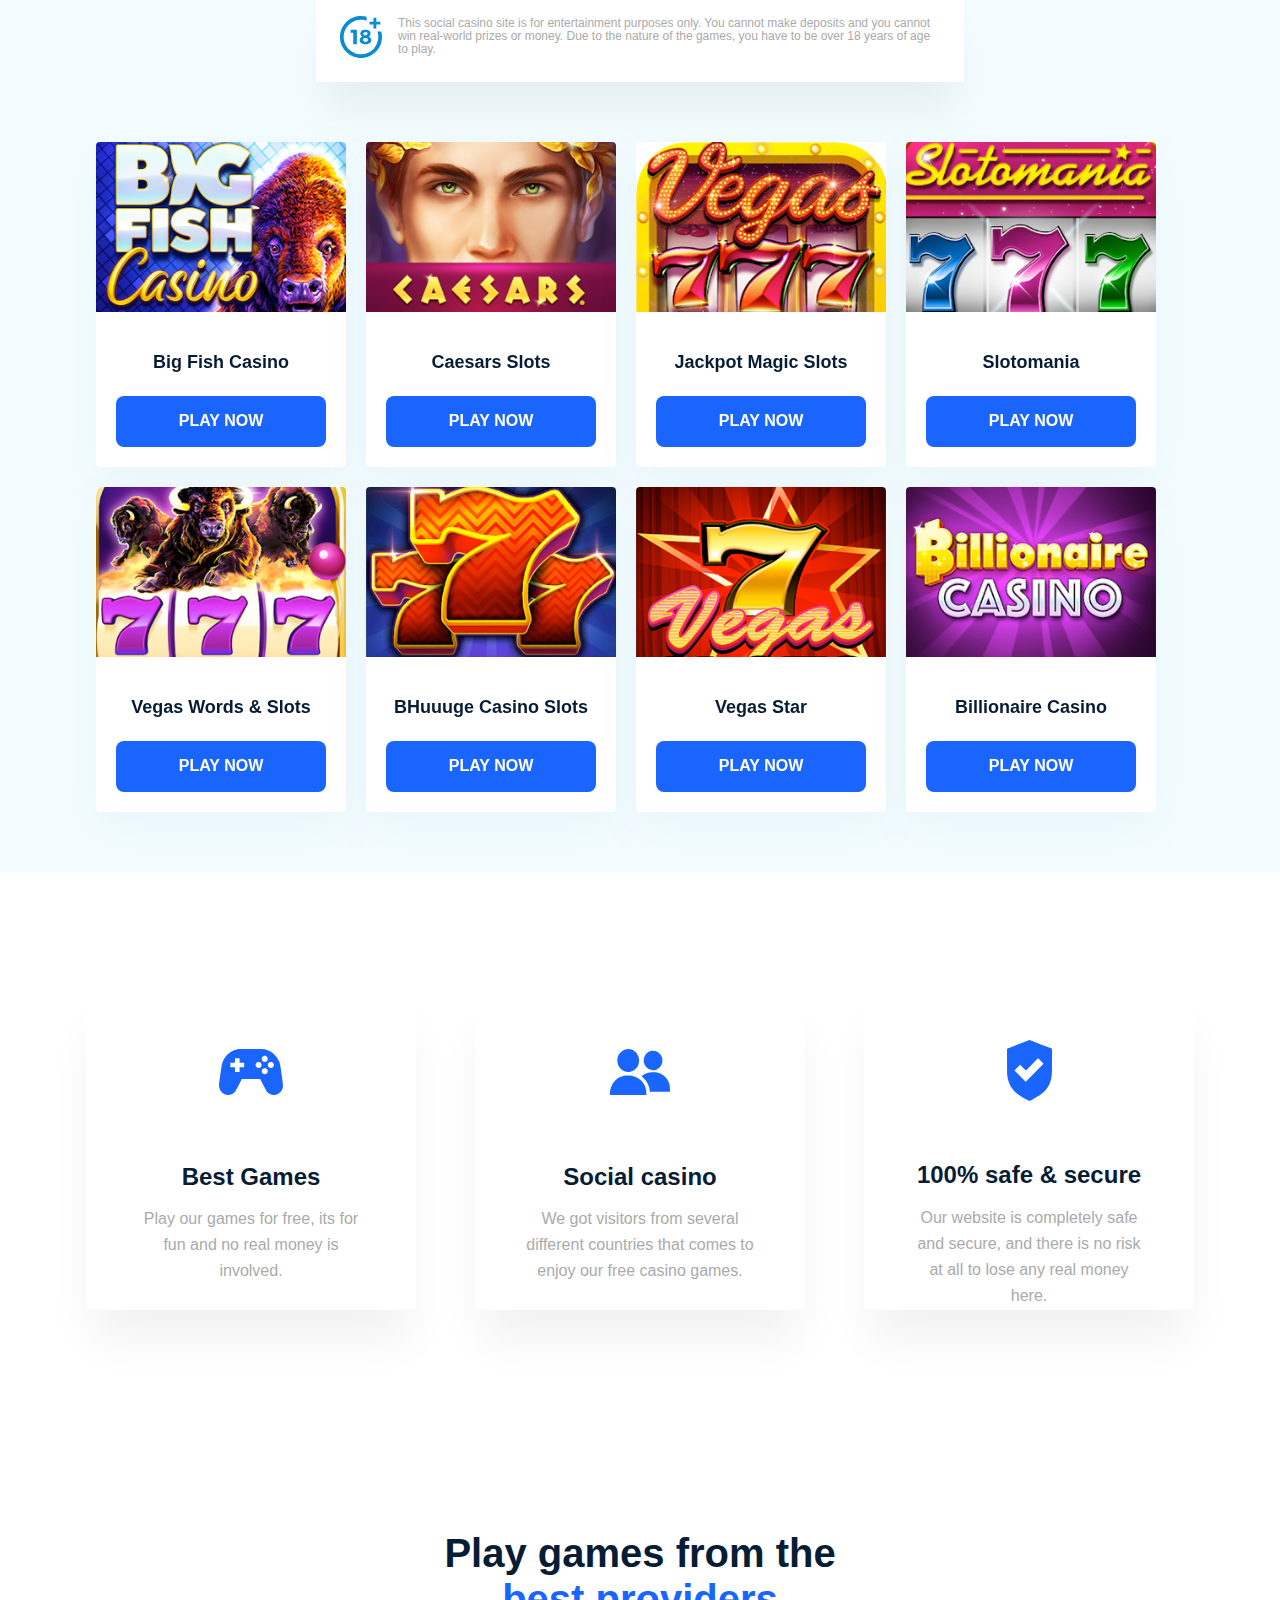
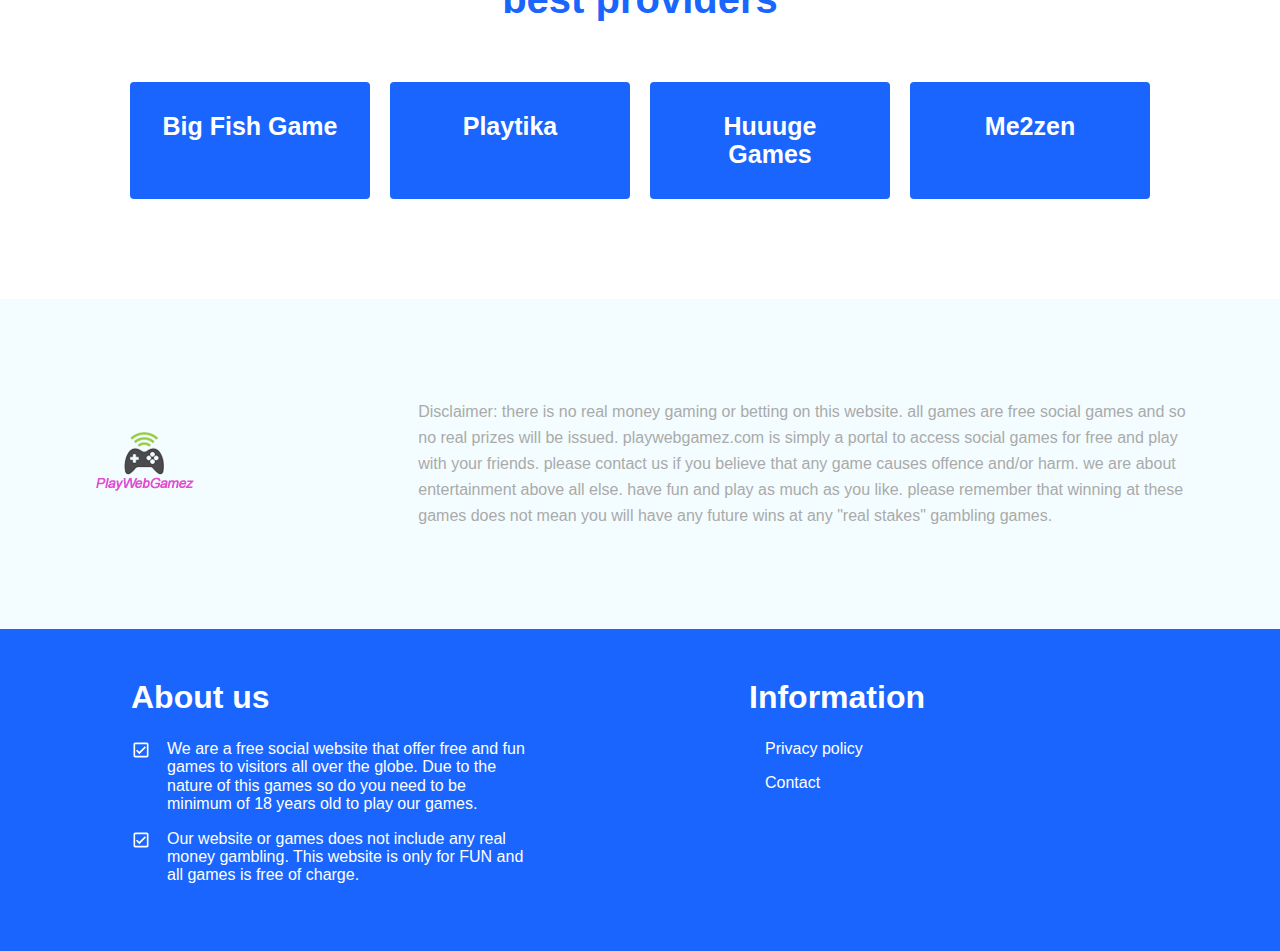
==== commit 97d5efb2: "add" ====
--- a/index.html
+++ b/index.html
@@ -173,7 +173,7 @@
    <div class="type">
     <div class="container">
         <div class="type-wrap">
-            <h1 class="type-title">PLAY GAMES FROM THE BEST PROVIDERS</h1>
+            <h1 class="type-title">Play games from the <span class="blue">best providers</span></h1>
             <div class="type-list">
                 <div class="type-item">Big Fish Game</div>
                 <div class="type-item">Playtika</div>
@@ -188,7 +188,7 @@
     <div class="container">
         <div class="prefooter-wrap">
             <div class="prefooter-icon"><img src="./img/logo-footer.png" alt="logo" class="prefooter-icon__img"></div>
-            <span class="prefooter-desc">DISCLAIMER: THERE IS NO REAL MONEY GAMING OR BETTING ON THIS WEBSITE. ALL GAMES ARE FREE SOCIAL GAMES AND SO NO REAL PRIZES WILL BE ISSUED. PLAYWEBGAMEZ.COM IS SIMPLY A PORTAL TO ACCESS SOCIAL GAMES FOR FREE AND PLAY WITH YOUR FRIENDS. PLEASE CONTACT US IF YOU BELIEVE THAT ANY GAME CAUSES OFFENCE AND/OR HARM. WE ARE ABOUT ENTERTAINMENT ABOVE ALL ELSE. HAVE FUN AND PLAY AS MUCH AS YOU LIKE. PLEASE REMEMBER THAT WINNING AT THESE GAMES DOES NOT MEAN YOU WILL HAVE ANY FUTURE WINS AT ANY "REAL STAKES" GAMBLING GAMES.</span>
+            <span class="prefooter-desc">Disclaimer: there is no real money gaming or betting on this website. all games are free social games and so no real prizes will be issued. playwebgamez.com is simply a portal to access social games for free and play with your friends. please contact us if you believe that any game causes offence and/or harm. we are about entertainment above all else. have fun and play as much as you like. please remember that winning at these games does not mean you will have any future wins at any "real stakes" gambling games.</span>
         </div>
     </div>
    </div>
--- a/css/style.css
+++ b/css/style.css
@@ -504,6 +504,7 @@
   flex-direction: column;
   align-items: center;
   background-color: #FFFFFF;
+  border-radius: 4px;
   padding-top: 24px;
   padding-bottom: 24px;
   box-shadow: 0px 35px 45px -7px rgba(0, 0, 0, 0.06);
@@ -599,6 +600,7 @@
   background-color: #fff;
   filter: drop-shadow(0px 16px 22px rgba(9, 50, 133, 0.04));
   transition: 0.2s;
+  border-radius: 4px;
 }
 .games-item:hover {
   filter: drop-shadow(0px 16px 22px rgba(9, 50, 133, 0.12));
@@ -649,25 +651,29 @@
 .features-item {
   align-content: center;
   text-align: center;
-  padding: 16px;
+  padding: 24px 50px;
   height: 270px;
-  width: 240px;
-  border-radius: 16px;
+  max-width: 230px;
+  border-radius: 4px;
   background-color: #fff;
+  box-shadow: 0px 35px 45px -7px rgba(0, 0, 0, 0.06);
 }
 .features-item__title {
-  font-size: 22px;
-  font-weight: 800;
-  margin-bottom: 16px;
-  color: #ca2d22;
+  font-size: 24px;
+  font-weight: 700;
+  margin-top: 32px;
+  color: #071C35;
 }
 .features-item__subtitle {
+  margin-top: 16px;
   font-size: 16px;
-  color: #000;
+  color: #AAAAAA;
+  font-weight: 400;
+  line-height: 26px;
 }
 
 .type-wrap {
-  padding: 50px 16px;
+  padding: 100px 16px;
   text-align: center;
   display: flex;
   flex-direction: column;
@@ -675,9 +681,10 @@
   align-items: center;
 }
 .type-title {
-  font-size: 35px;
+  text-align: center;
+  font-size: 40px;
   font-weight: 800;
-  color: #ca2d22;
+  color: #071C35;
 }
 .type-list {
   display: flex;
@@ -686,8 +693,8 @@
 }
 .type-item {
   color: #fff;
-  background-color: #ca2d22;
-  border-radius: 16px;
+  background-color: #1965FD;
+  border-radius: 4px;
   font-size: 25px;
   font-weight: 600;
   text-align: center;
@@ -696,8 +703,11 @@
   width: 180px;
 }
 
+.prefooter {
+  background-color: #F3FDFF;
+}
 .prefooter-wrap {
-  padding: 50px 16px;
+  padding: 100px 16px;
   display: flex;
   justify-content: space-between;
   align-content: center;
@@ -708,12 +718,13 @@
   width: 100%;
 }
 .prefooter-desc {
-  font-size: 14px;
-  color: #000;
+  font-size: 16px;
+  line-height: 26px;
+  color: #AAAAAA;
 }
 
 .footer {
-  background-color: #1a0303;
+  background-color: #1965FD;
   color: #fff;
 }
 .footer-wrap {
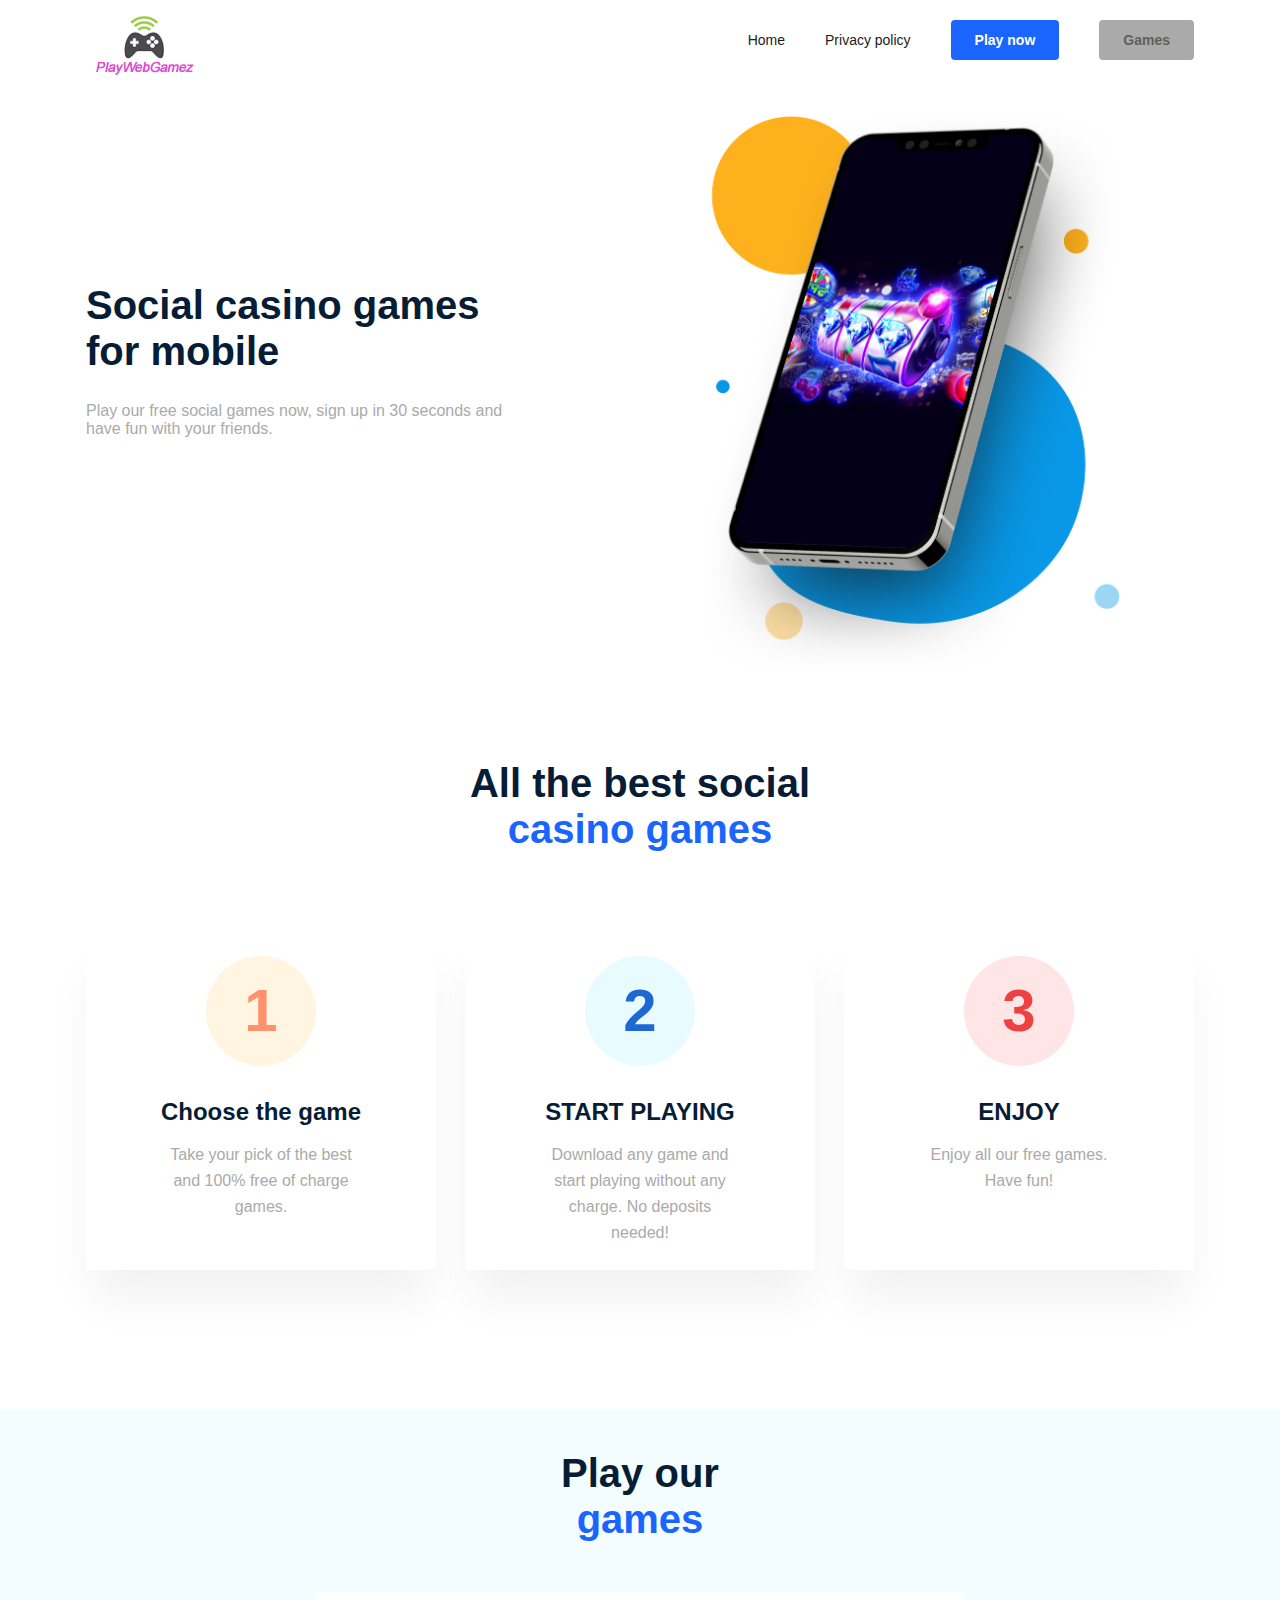
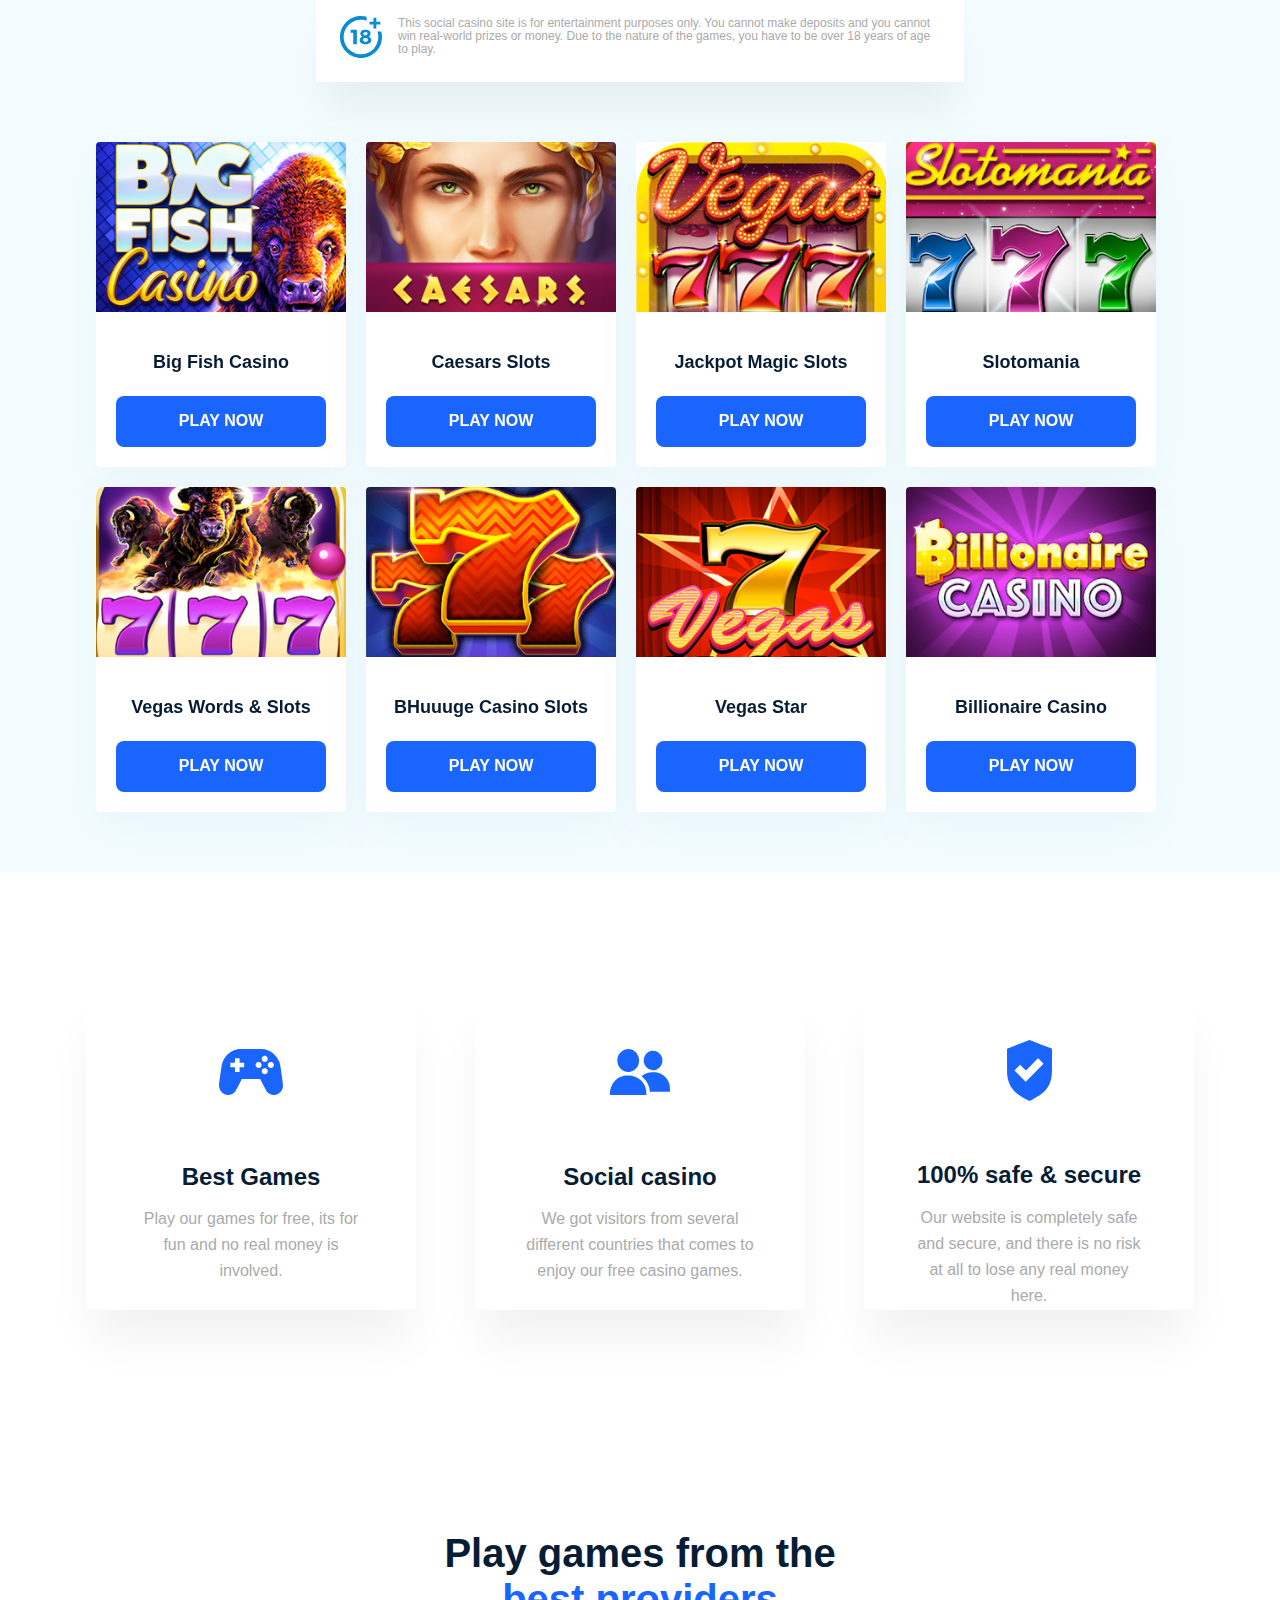
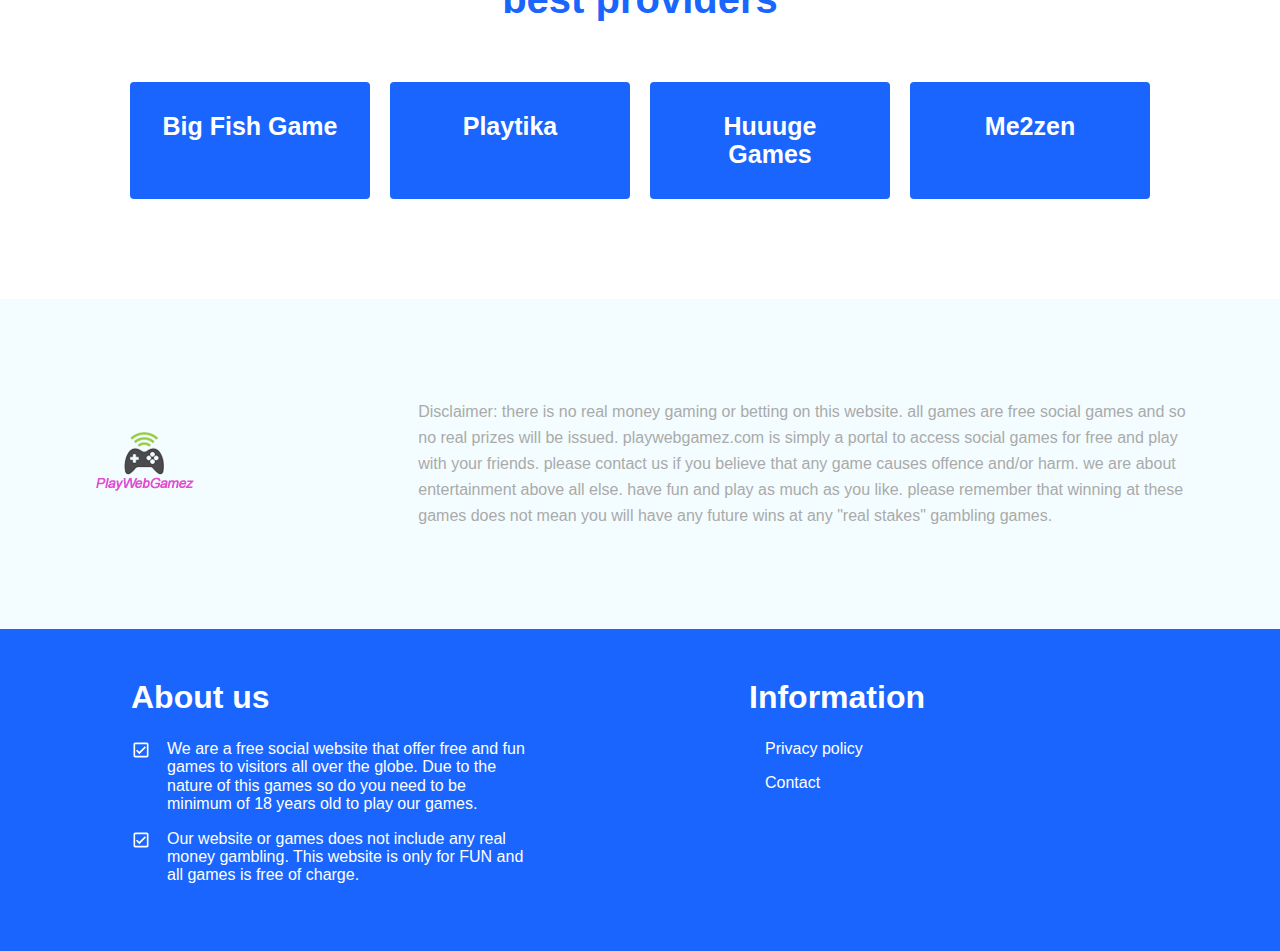
==== commit ffaa16b1: "add support privacy" ====
--- a/index.html
+++ b/index.html
@@ -4,7 +4,7 @@
     <meta charset="UTF-8">
     <meta http-equiv="X-UA-Compatible" content="IE=edge">
     <meta name="viewport" content="width=device-width, initial-scale=1.0">
-    <title>StopScam</title>
+    <title>Test landing</title>
 
     <link rel="shortcut icon" href="./img/favicon/favicon.ico" type="image/x-icon">
     <link rel="icon" href="./img/favicon/favicon.ico" type="image/x-icon">
@@ -17,7 +17,7 @@
     <header class="header">
         <div class="container">
             <div class="header-wrap">
-                <a href="./index.html" class="header-logo"><img src="./img/logo.svg" alt="logo"></a>
+                <a href="./index.html" class="header-logo"><img src="./img/logo-footer.png" alt="logo"></a>
 
                 <div class="header-burger">
                     <span></span>
@@ -27,8 +27,8 @@
                     <ul class="header-list">
                         <li><a href="./index.html" class="header-link">Home</a></li>
                         <li><a href="./privacy.html" class="header-link">Privacy policy</a></li>
-                        <li><a href="./terms.html" class="header-link">Play now</a></li>
-                        <li><a href="./support.html" class="header-link">Games</a></li>
+                        <li><a href="#games" class="header-link btn-primary">Play now</a></li>
+                        <li><a href="#games" class="header-link btn-second">Games</a></li>
                     </ul>
                 </nav>
             </div>
@@ -74,7 +74,7 @@
     </div>
    </div>
 
-   <div class="games">
+   <div class="games" id="games">
     <div class="container">
         <div class="games-wrap">
             <div class="games-title">Play our <span class="blue">games</span></div>
@@ -184,6 +184,7 @@
     </div>
    </div>
 
+
    <div class="prefooter">
     <div class="container">
         <div class="prefooter-wrap">
@@ -211,15 +212,16 @@
             <div class="footer-item">
                 <h1 class="footer-item__title">Information</h1>
                 <div class="footer-item__list">
-                    <a href="#" class="footer-item__subtitle">Privacy policy</a>
-                </div>
-                <div class="footer-item__list">
-                    <a href="#" class="footer-item__subtitle">Contact</a>
-                </div>
-            </div>
-        </div>
-    </div>
-   </div>
+                    <a href="./privacy.html" class="footer-item__subtitle">Privacy policy</a>
+                </div>
+                <div class="footer-item__list">
+                    <a href="./support.html" class="footer-item__subtitle">Contact</a>
+                </div>
+            </div>
+        </div>
+    </div>
+   </div>
+
     <script src="https://code.jquery.com/jquery-3.6.0.slim.min.js"></script>
     <script src="./js/script.js"></script>
 </body>
--- a/css/style.css
+++ b/css/style.css
@@ -356,7 +356,6 @@
   padding: 0px 16px;
 }
 .header-logo {
-  max-width: 48px;
   height: 48px;
 }
 .header-list {
@@ -377,13 +376,37 @@
   transition: 0.3s;
 }
 .header-link:hover {
-  color: #FF3B30;
+  color: #1965FD;
 }
 .header-burger {
   display: none;
 }
 .header-logo {
   z-index: 5;
+}
+
+.btn-primary {
+  background-color: #1965FD;
+  color: #FFFFFF;
+  padding: 12px 24px;
+  border-radius: 4px;
+  font-weight: 600;
+}
+.btn-primary:hover {
+  color: #FFFFFF;
+  box-shadow: 0px 10px 16px rgba(25, 101, 253, 0.2);
+}
+
+.btn-second {
+  background-color: #AAAAAA;
+  color: #5f5f5f;
+  padding: 12px 24px;
+  border-radius: 4px;
+  font-weight: 600;
+  transition: 0.2s;
+}
+.btn-second:hover {
+  color: #202020;
 }
 
 @media (max-width: 768px) {
@@ -753,92 +776,35 @@
 }
 
 .privacy {
-  padding: 100px 20px;
+  padding: 150px 20px;
 }
 .privacy__title {
-  color: #FF3B30;
+  text-align: center;
+  color: #1965FD;
   font-size: 32px;
 }
 .privacy__subtitle {
-  color: #1C1C1E;
+  color: #AAAAAA;
   font-size: 18px;
   font-weight: normal;
 }
 .privacy p {
-  color: #FF3B30;
+  color: #071C35;
   font-size: 24px;
   font-weight: 600;
 }
 
-.support-wrap {
+.info-wrap {
   display: flex;
   flex-direction: column;
   align-content: center;
-  text-align: center;
-  padding: 100px 10px;
-}
-.support-text__title {
-  font-size: 70px;
-  color: #FF3B30;
-  font-weight: bold;
-}
-.support-text__subtitle {
-  display: block;
-  font-size: 22px;
-  color: #FFFFFF;
-  font-weight: normal;
-  margin-top: 16px;
-}
-.support-form__wrap {
-  display: flex;
-  flex-direction: column;
-  align-items: center;
-  margin-top: 60px;
-}
-.support-form__input {
-  border-radius: 16px;
-  border: none;
-  background-color: #fadada;
-  font-size: 18px;
-  padding: 16px;
-  width: 300px;
-  margin-bottom: 24px;
-}
-.support-form__textarea {
-  resize: none;
-  border-radius: 16px;
-  border: none;
-  background-color: #fadada;
-  font-size: 18px;
-  padding: 16px;
-  height: 250px;
-  width: 300px;
-  margin-bottom: 24px;
-}
-.support-form__button {
-  border-radius: 16px;
-  border: none;
-  background-color: #FF3B30;
-  font-size: 18px;
-  padding: 16px;
-  width: 300px;
-  margin-bottom: 24px;
-  transition: 0.3s;
-  color: #ffffff;
-  cursor: pointer;
-}
-.support-form__button:hover {
-  box-shadow: 0px 8px 30px rgba(216, 29, 29, 0.2);
-}
-
-.support-form__input._error {
-  border: solid 1px #d42727;
-  background-color: #eba5a5;
-}
-
-.support-form__textarea._error {
-  border: solid 1px #d42727;
-  background-color: #eba5a5;
+  padding: 150px 10px;
+  padding-bottom: 100px;
+}
+.info-text {
+  font-size: 14px;
+  color: #071C35;
+  font-weight: 400;
 }
 
 @media (max-width: 320px) {
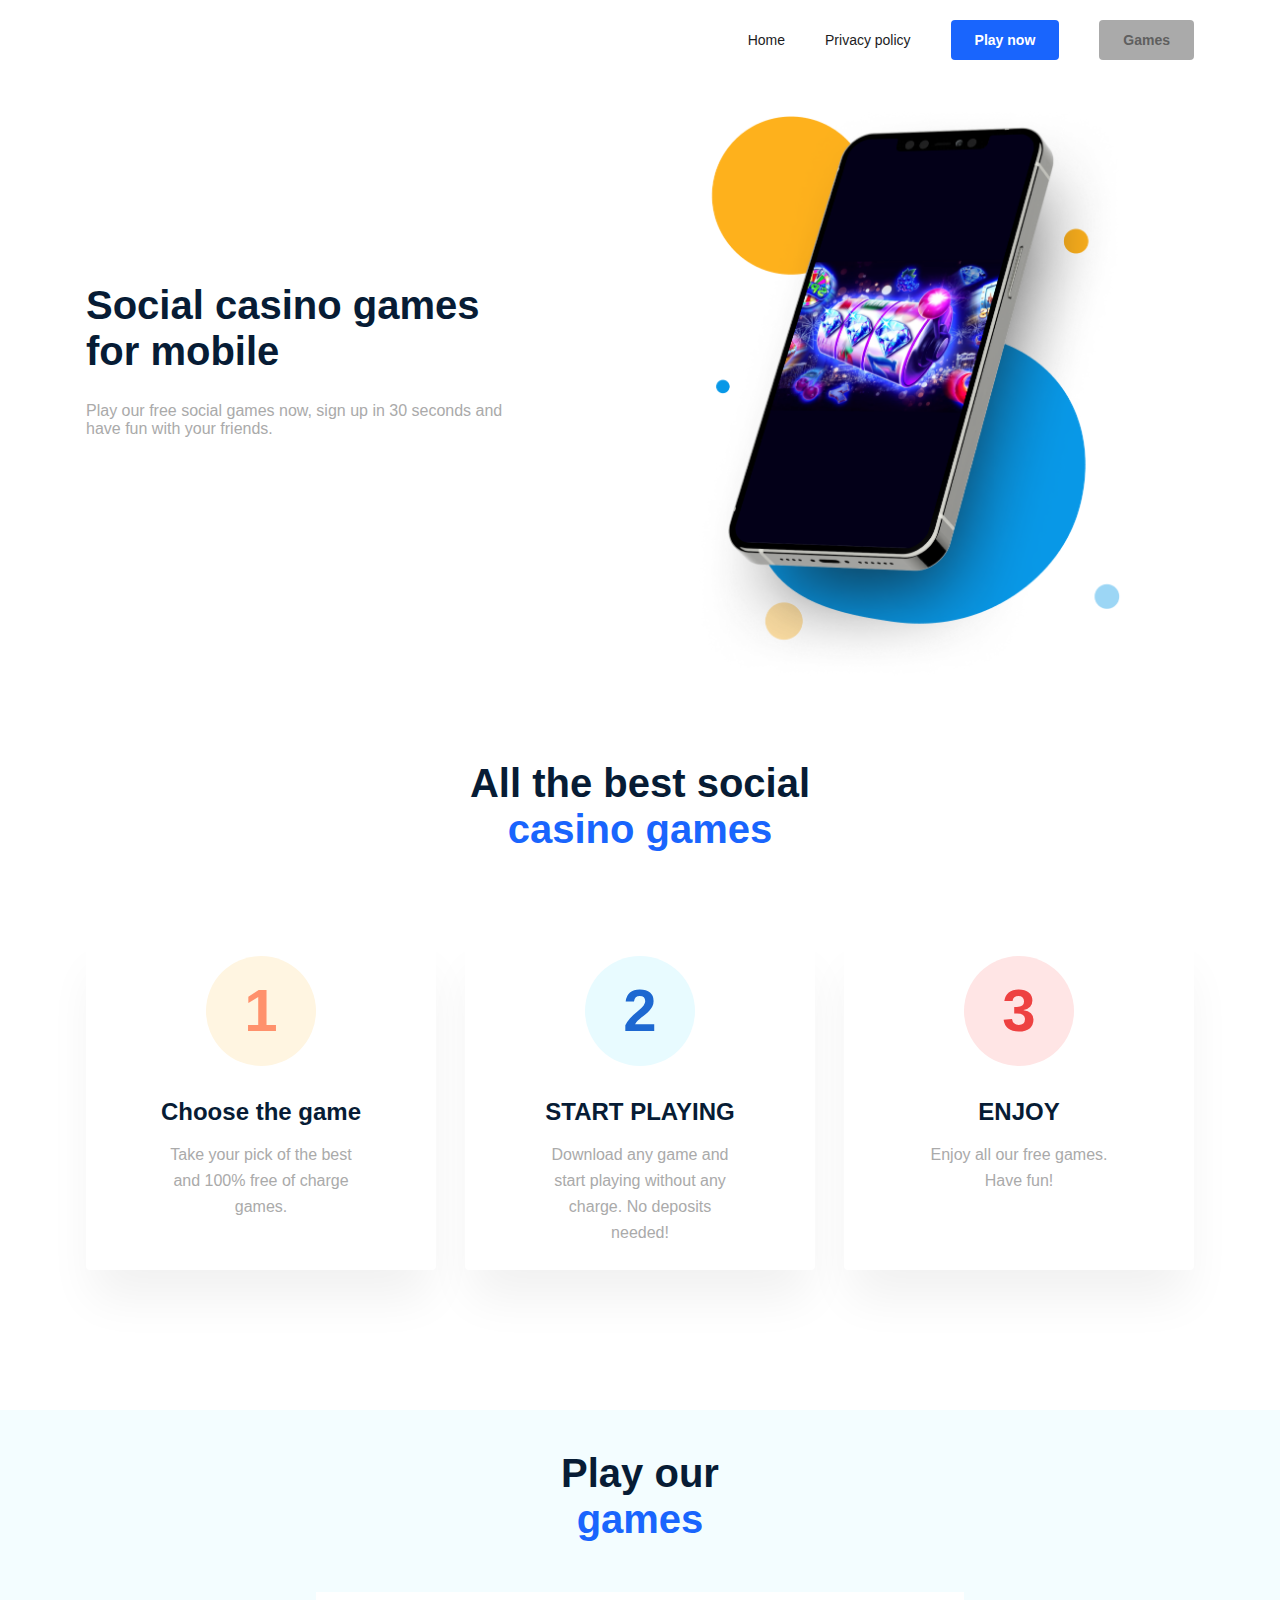
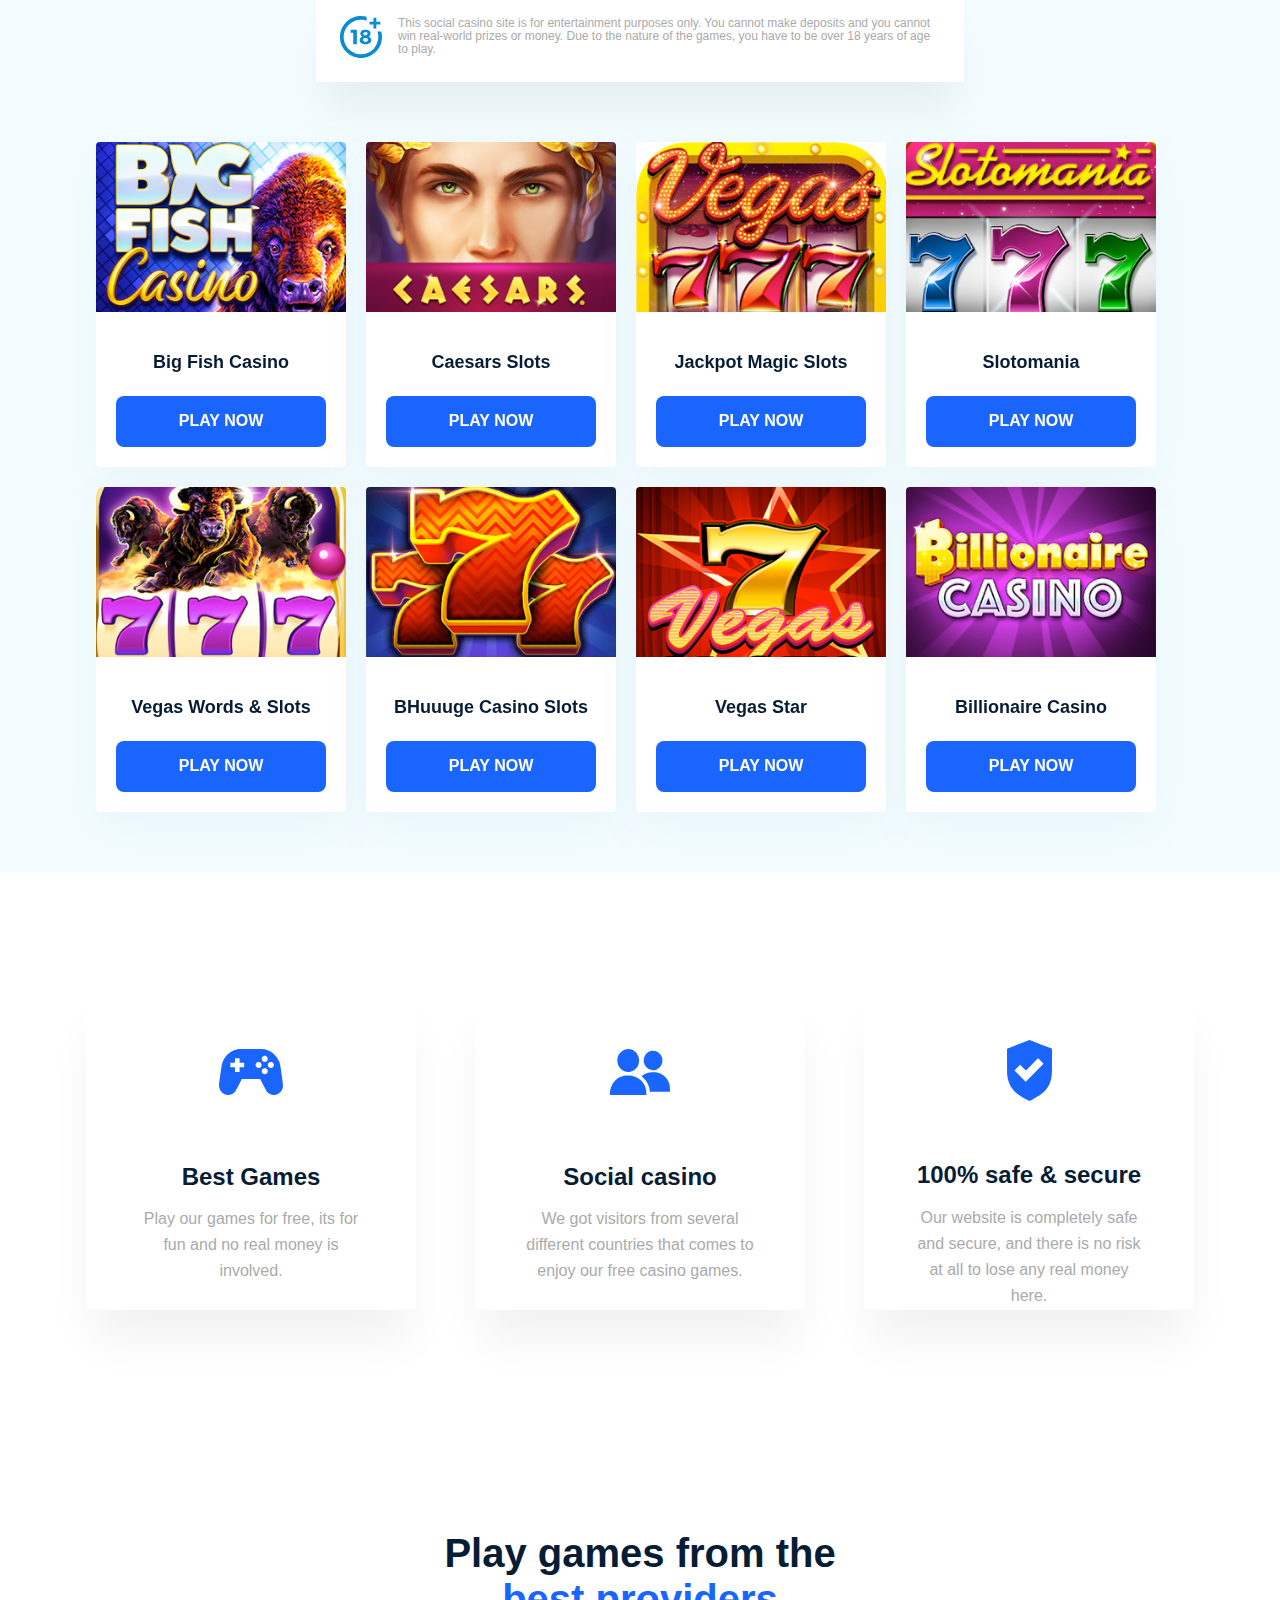
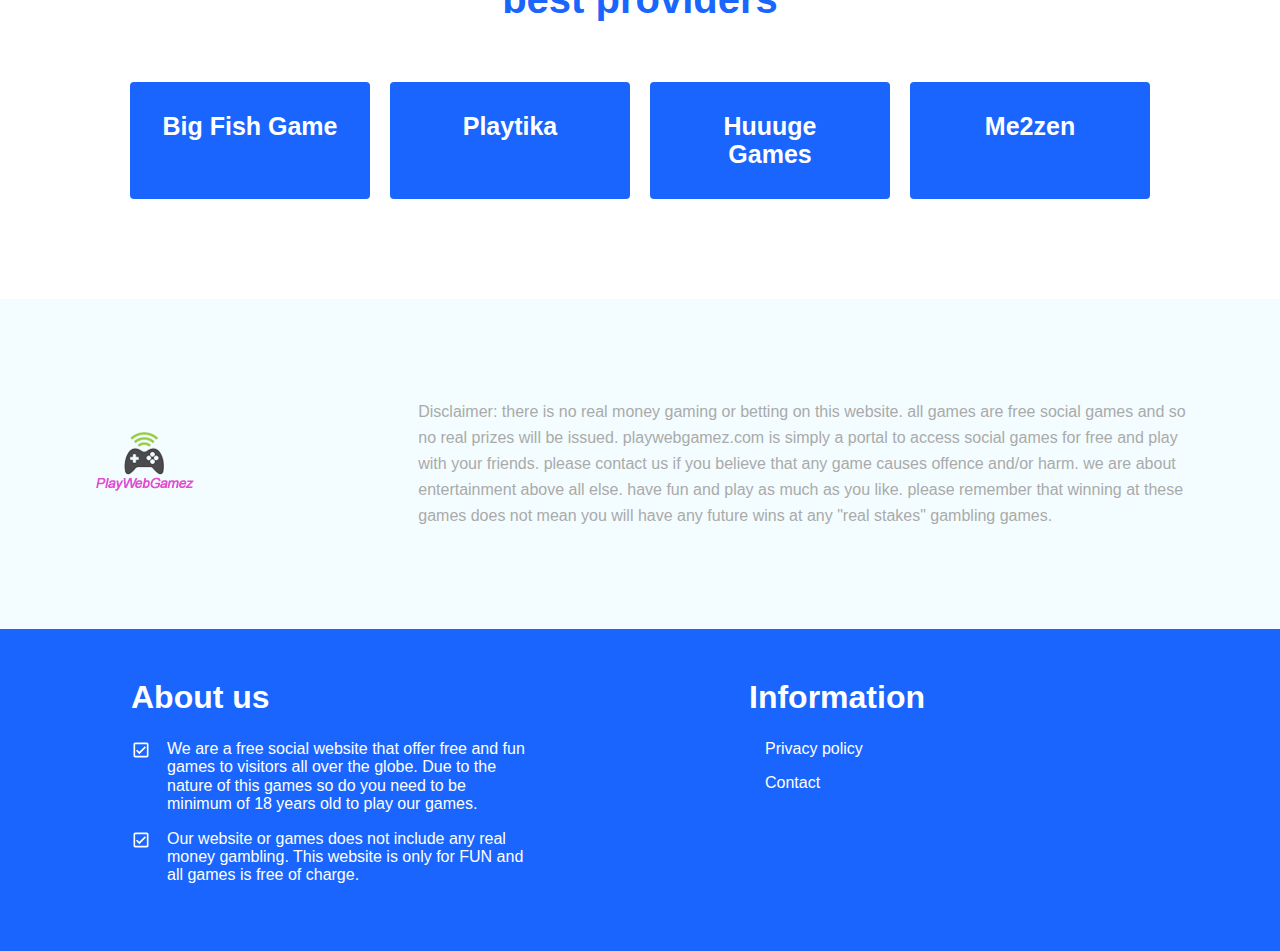
==== commit 73302998: "Update index.html" ====
--- a/index.html
+++ b/index.html
@@ -17,7 +17,8 @@
     <header class="header">
         <div class="container">
             <div class="header-wrap">
-                <a href="./index.html" class="header-logo"><img src="./img/logo-footer.png" alt="logo"></a>
+                <a href="./index.html" class="header-
+                                              "><img src="./img/logo.svg" alt="logo"></a>
 
                 <div class="header-burger">
                     <span></span>
@@ -225,4 +226,4 @@
     <script src="https://code.jquery.com/jquery-3.6.0.slim.min.js"></script>
     <script src="./js/script.js"></script>
 </body>
-</html>+</html>
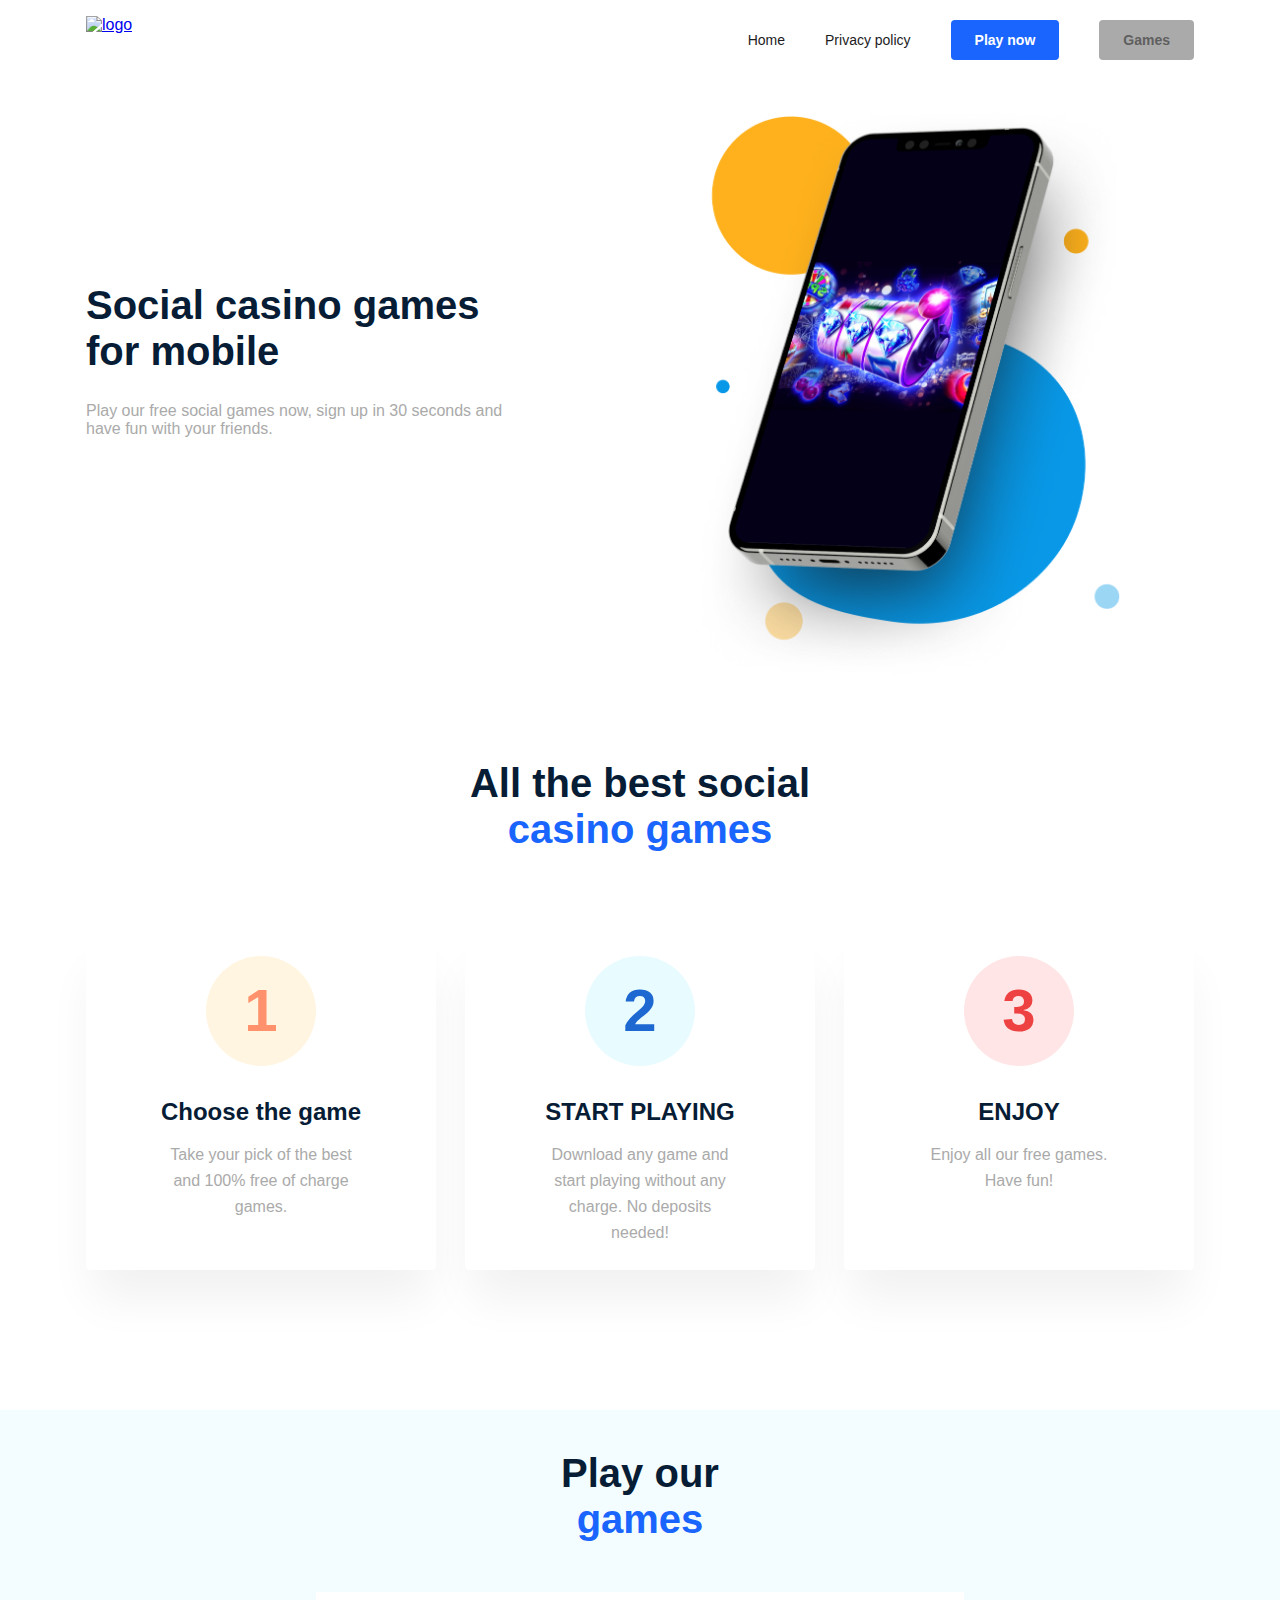
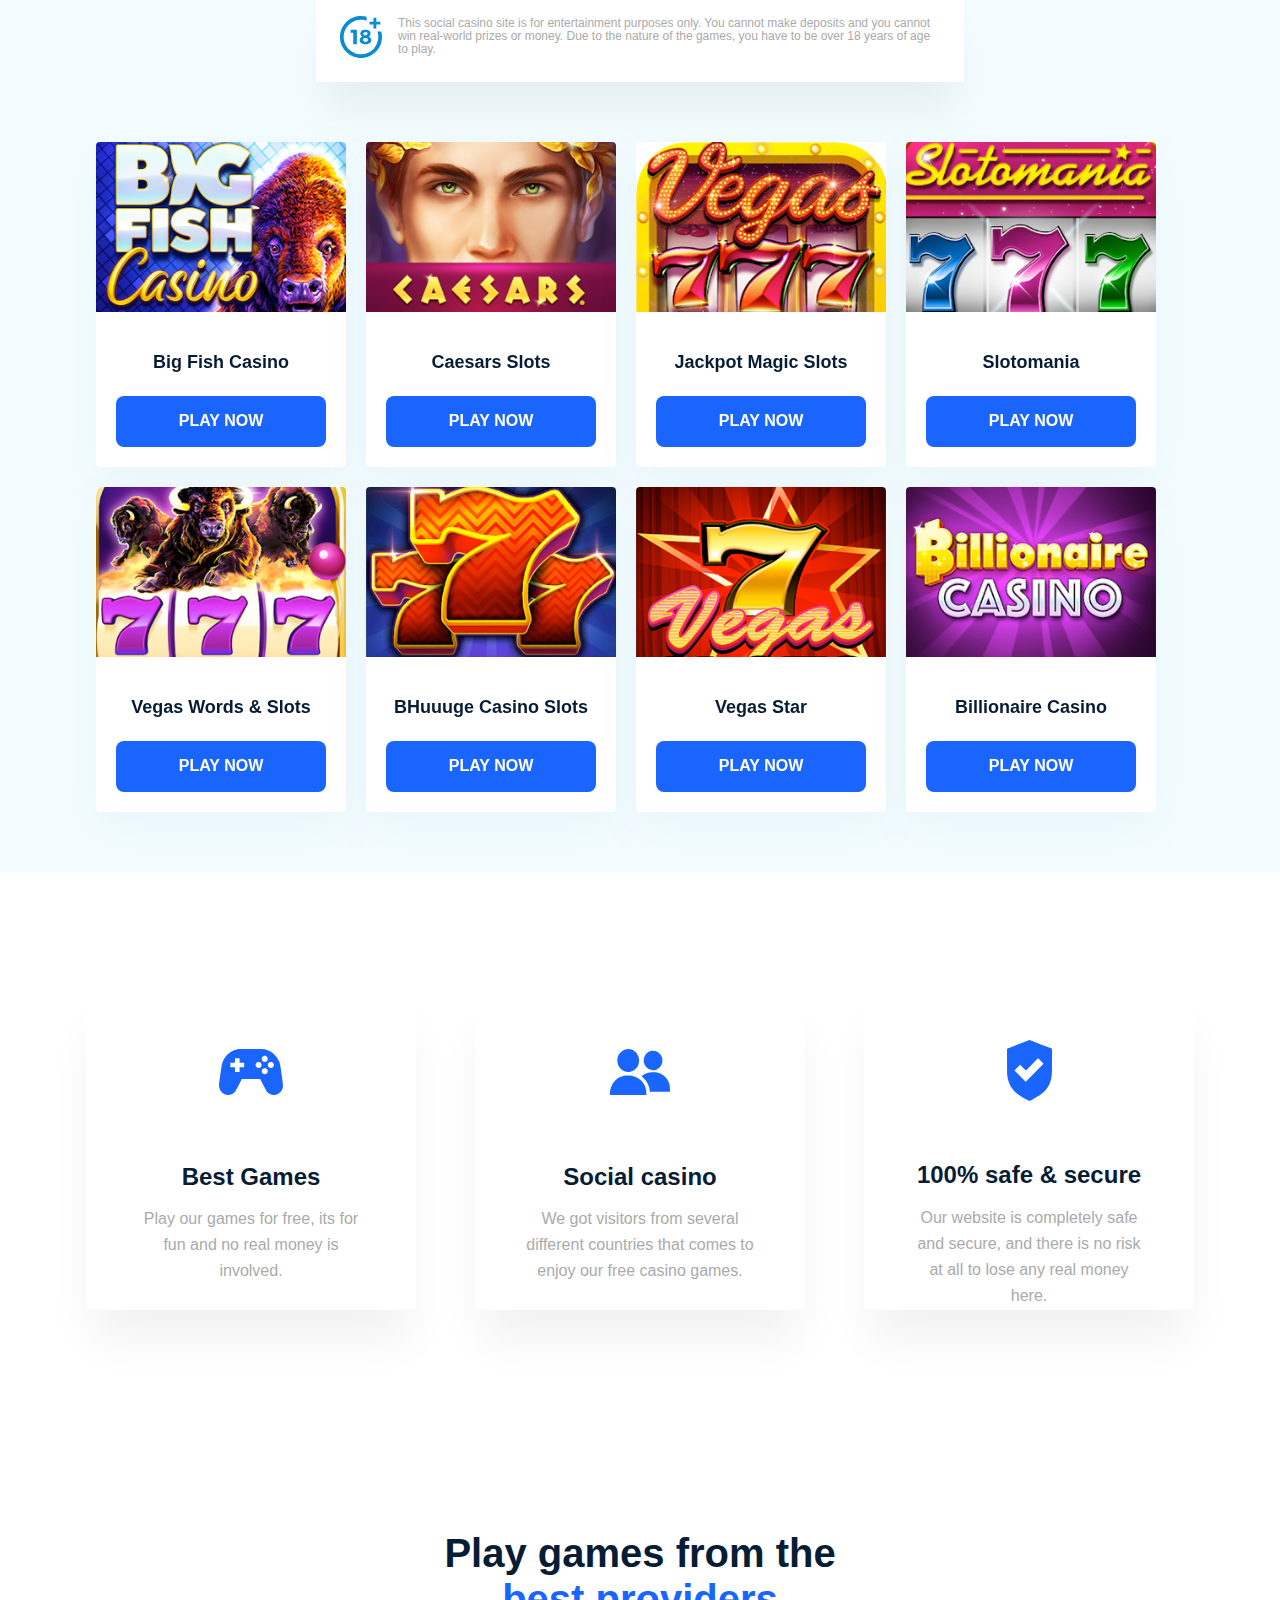
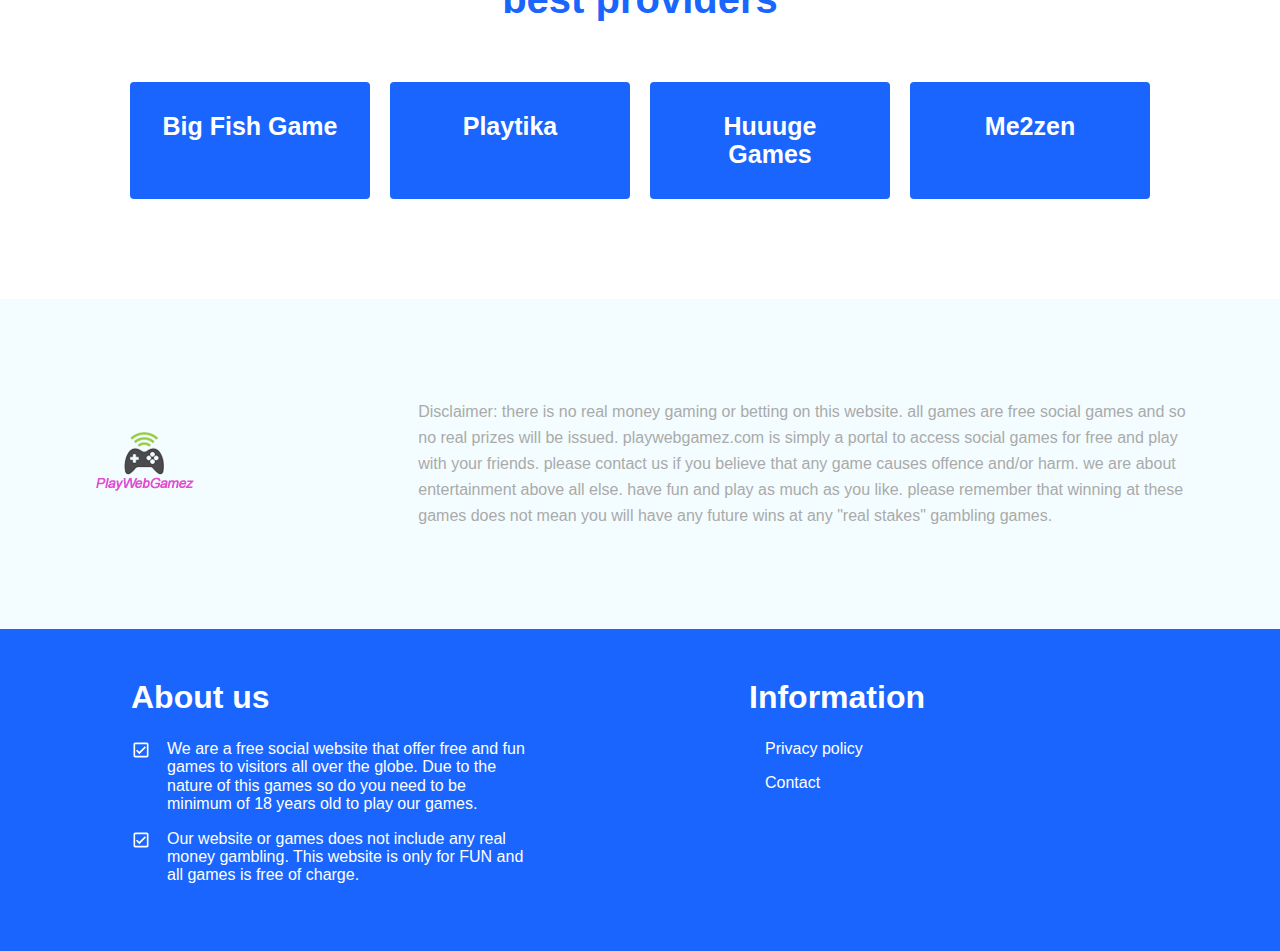
==== commit f48a038f: "Update index.html" ====
--- a/index.html
+++ b/index.html
@@ -17,8 +17,7 @@
     <header class="header">
         <div class="container">
             <div class="header-wrap">
-                <a href="./index.html" class="header-
-                                              "><img src="./img/logo.svg" alt="logo"></a>
+                <a href="./index.html" class="header-logo"><img src="./img/logo.svg" alt="logo"></a>
 
                 <div class="header-burger">
                     <span></span>
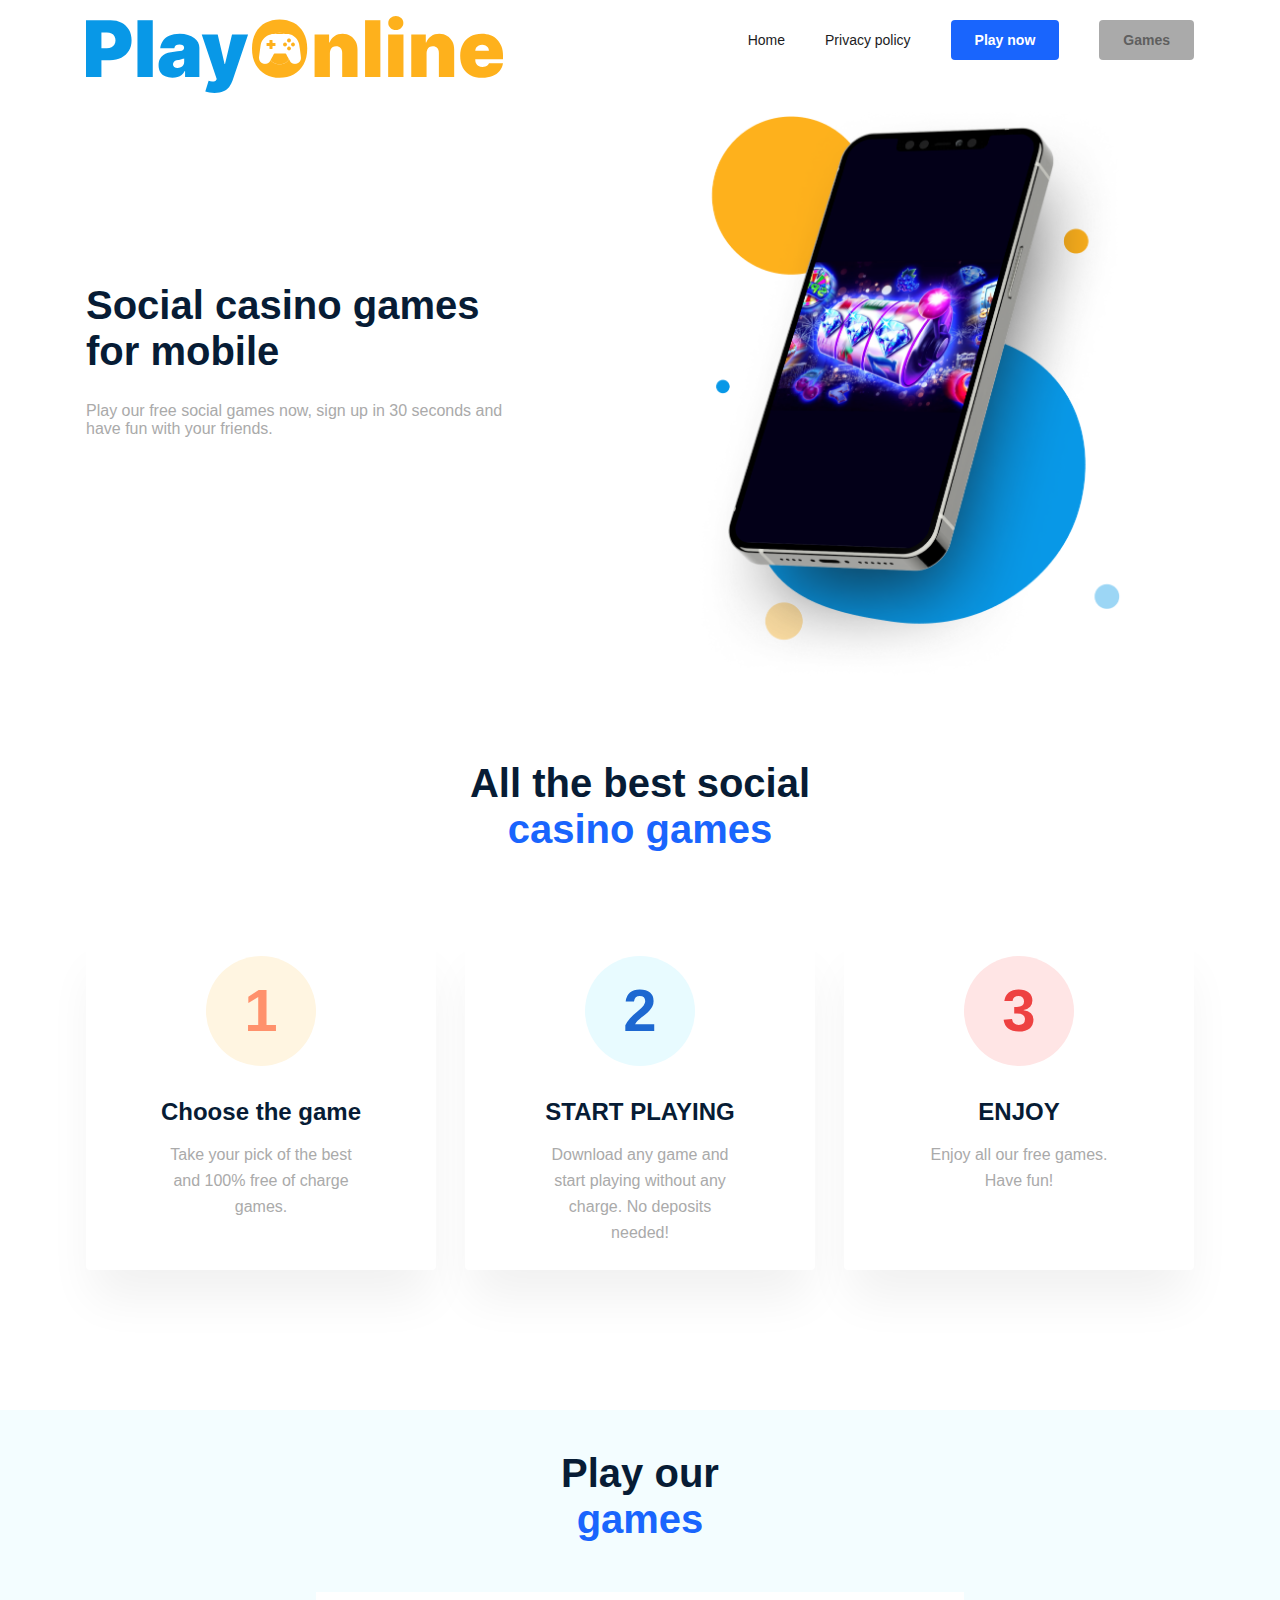
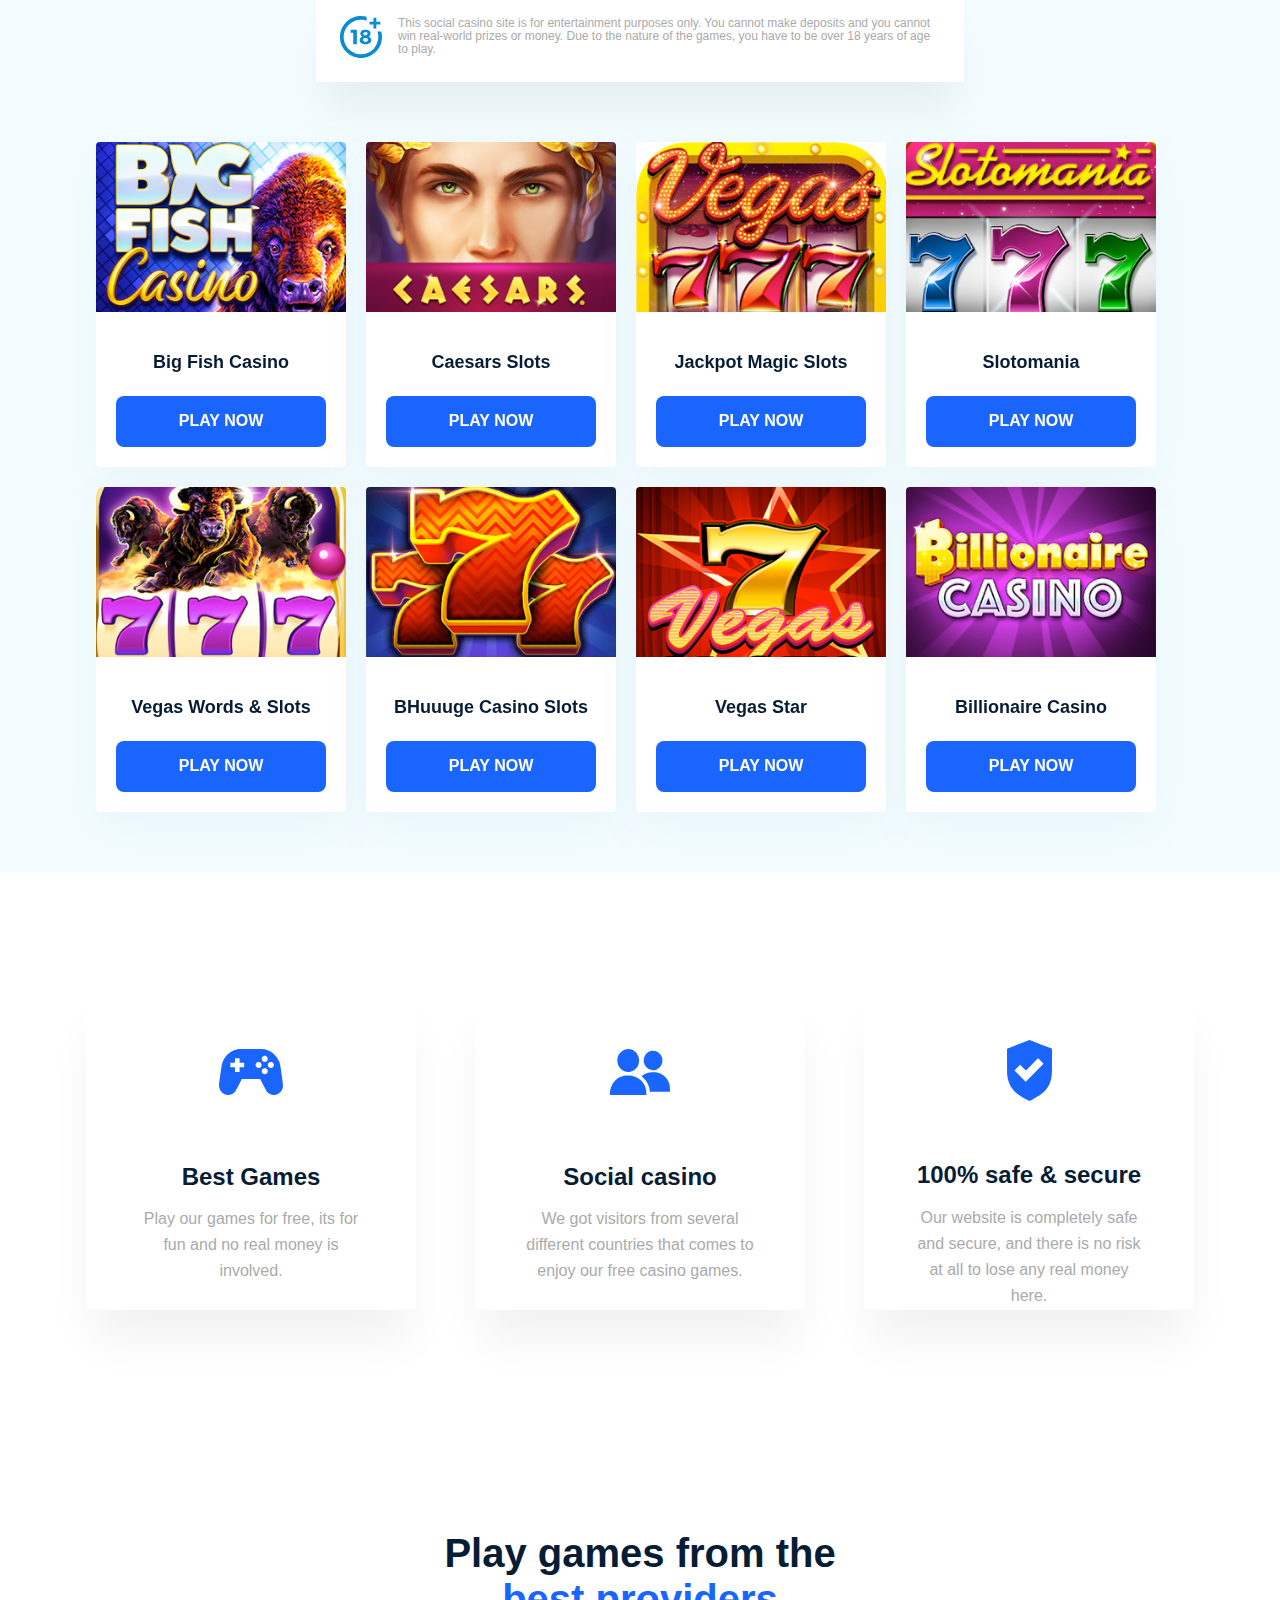
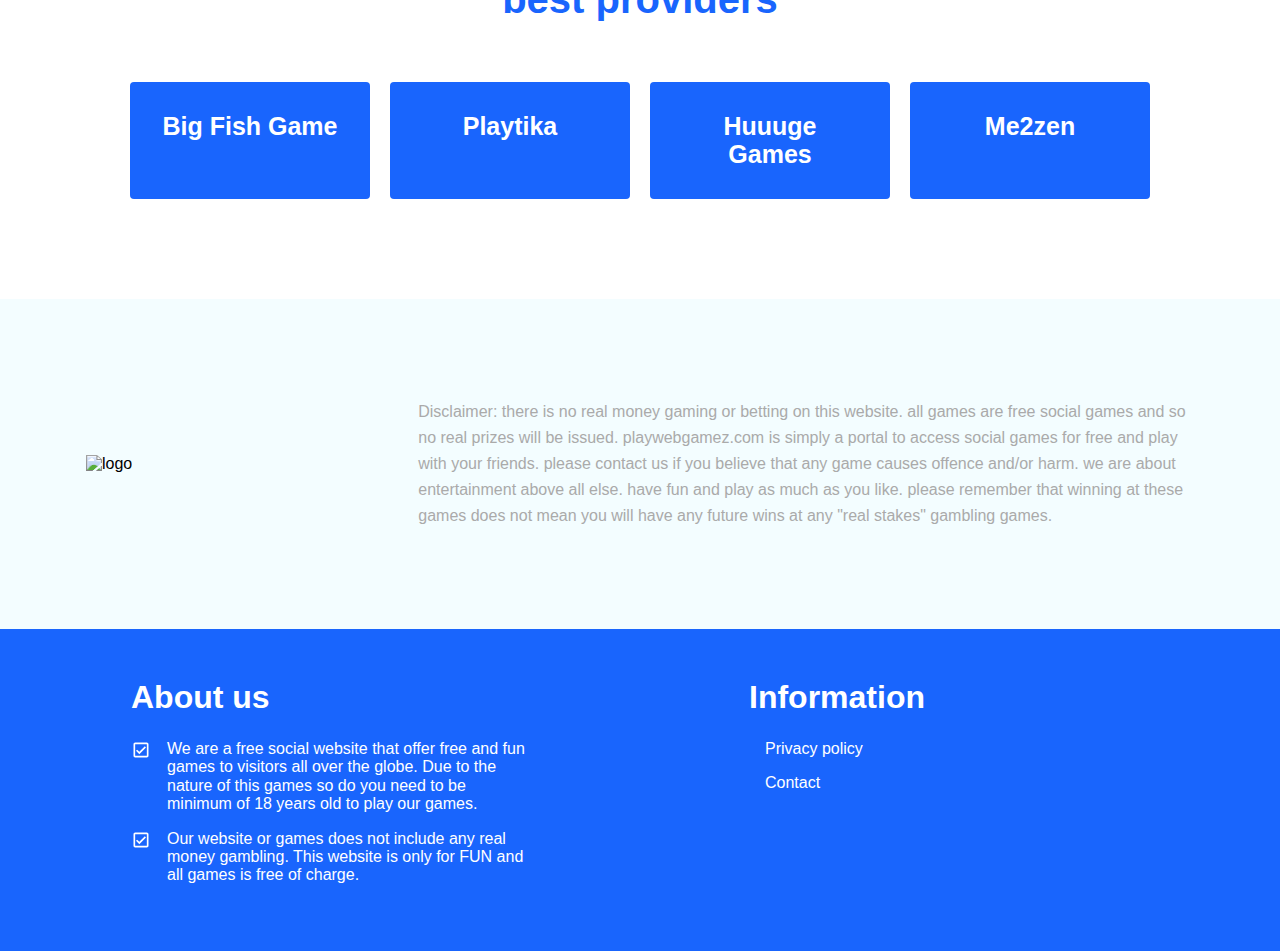
==== commit 830a4f44: "Add logo" ====
--- a/index.html
+++ b/index.html
@@ -188,7 +188,7 @@
    <div class="prefooter">
     <div class="container">
         <div class="prefooter-wrap">
-            <div class="prefooter-icon"><img src="./img/logo-footer.png" alt="logo" class="prefooter-icon__img"></div>
+            <div class="prefooter-icon"><img src="./img/footer-logo.png" alt="logo" class="prefooter-icon__img"></div>
             <span class="prefooter-desc">Disclaimer: there is no real money gaming or betting on this website. all games are free social games and so no real prizes will be issued. playwebgamez.com is simply a portal to access social games for free and play with your friends. please contact us if you believe that any game causes offence and/or harm. we are about entertainment above all else. have fun and play as much as you like. please remember that winning at these games does not mean you will have any future wins at any "real stakes" gambling games.</span>
         </div>
     </div>
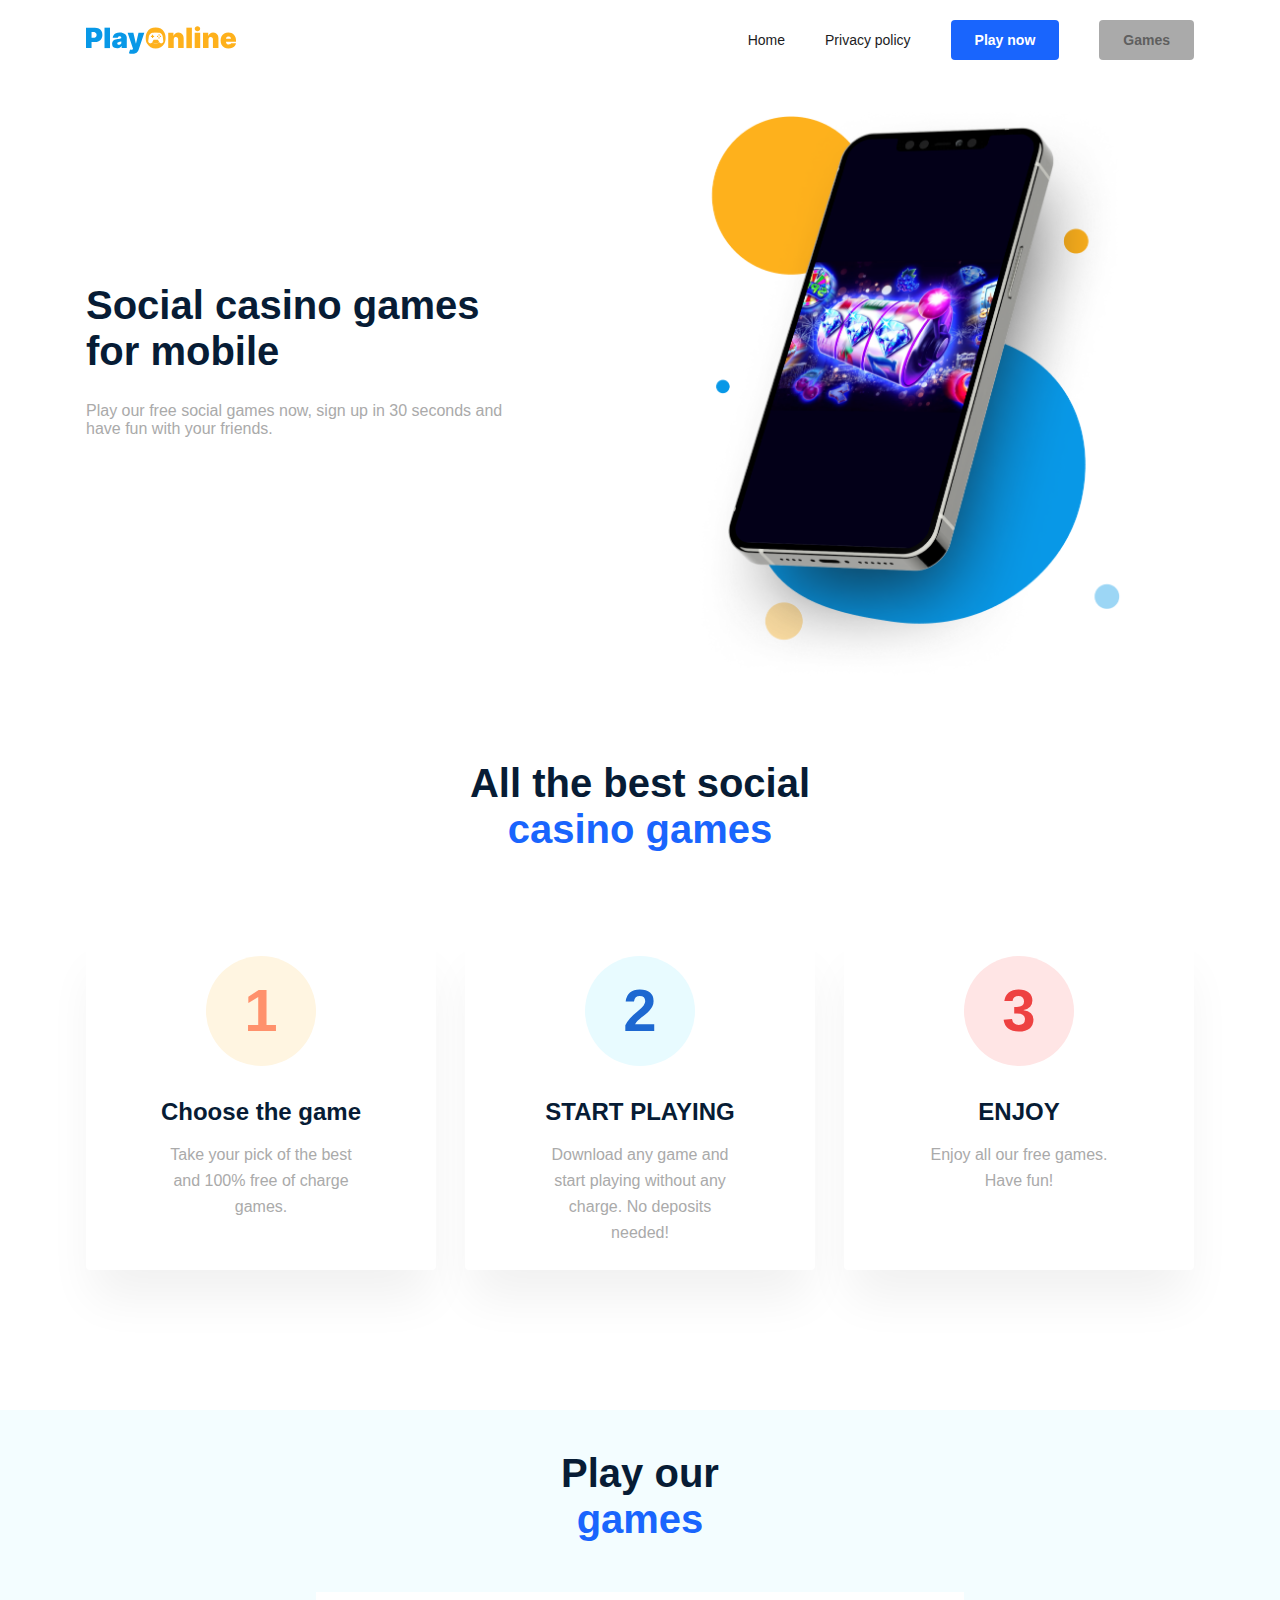
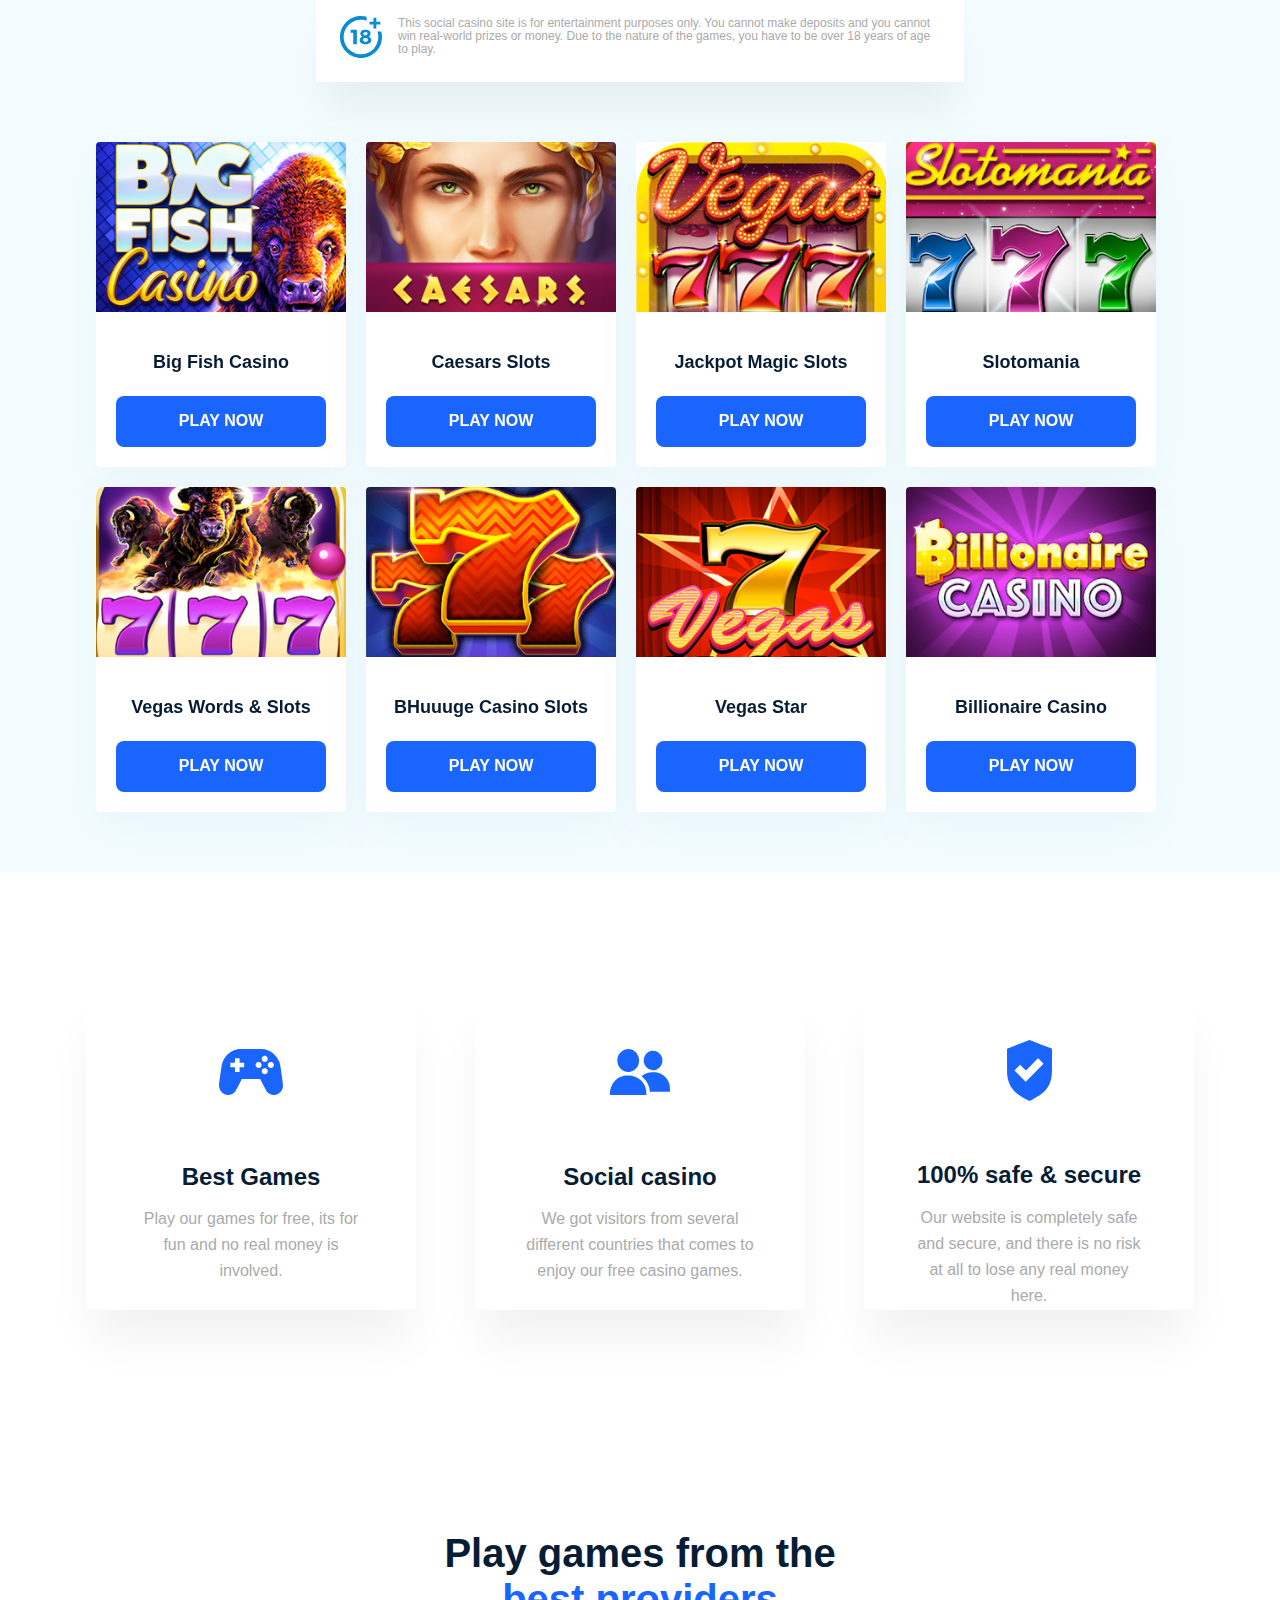
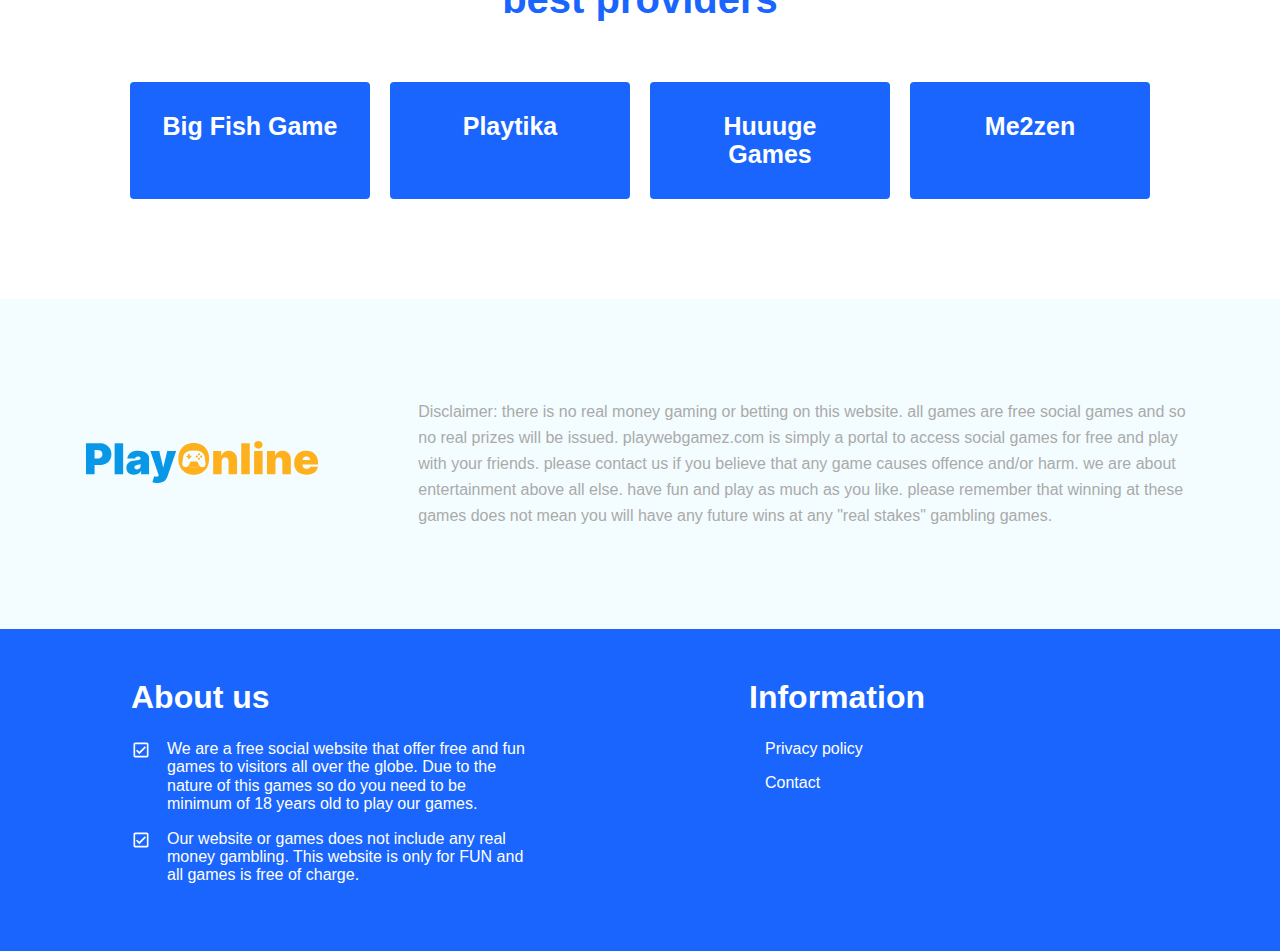
==== commit e57d1552: "fixed logo" ====
--- a/index.html
+++ b/index.html
@@ -148,7 +148,7 @@
    </div>
 
    <div class="features">
- 
+
         <div class="container">
             <div class="features-wrap">
                 <div class="features-item">
@@ -188,7 +188,7 @@
    <div class="prefooter">
     <div class="container">
         <div class="prefooter-wrap">
-            <div class="prefooter-icon"><img src="./img/footer-logo.png" alt="logo" class="prefooter-icon__img"></div>
+            <div class="prefooter-icon"><img src="./img/logo.svg" alt="logo" class="prefooter-icon__img"></div>
             <span class="prefooter-desc">Disclaimer: there is no real money gaming or betting on this website. all games are free social games and so no real prizes will be issued. playwebgamez.com is simply a portal to access social games for free and play with your friends. please contact us if you believe that any game causes offence and/or harm. we are about entertainment above all else. have fun and play as much as you like. please remember that winning at these games does not mean you will have any future wins at any "real stakes" gambling games.</span>
         </div>
     </div>
--- a/css/style.css
+++ b/css/style.css
@@ -6,8 +6,10 @@
  * 2. Prevent adjustments of font size after orientation changes in iOS.
  */
 html {
-  line-height: 1.15; /* 1 */
-  -webkit-text-size-adjust: 100%; /* 2 */
+  line-height: 1.15;
+  /* 1 */
+  -webkit-text-size-adjust: 100%;
+  /* 2 */
 }
 
 /* Sections
@@ -42,9 +44,13 @@
  * 2. Show the overflow in Edge and IE.
  */
 hr {
-  box-sizing: content-box; /* 1 */
-  height: 0; /* 1 */
-  overflow: visible; /* 2 */
+  -webkit-box-sizing: content-box;
+          box-sizing: content-box;
+  /* 1 */
+  height: 0;
+  /* 1 */
+  overflow: visible;
+  /* 2 */
 }
 
 /**
@@ -52,8 +58,10 @@
  * 2. Correct the odd `em` font sizing in all browsers.
  */
 pre {
-  font-family: monospace, monospace; /* 1 */
-  font-size: 1em; /* 2 */
+  font-family: monospace, monospace;
+  /* 1 */
+  font-size: 1em;
+  /* 2 */
 }
 
 /* Text-level semantics
@@ -74,9 +82,13 @@
  * 2. Add the correct text decoration in Chrome, Edge, IE, Opera, and Safari.
  */
 abbr[title] {
-  border-bottom: none; /* 1 */
-  text-decoration: underline; /* 2 */
-  text-decoration: underline dotted; /* 2 */
+  border-bottom: none;
+  /* 1 */
+  text-decoration: underline;
+  /* 2 */
+  -webkit-text-decoration: underline dotted;
+          text-decoration: underline dotted;
+  /* 2 */
 }
 
 /**
@@ -94,8 +106,10 @@
 code,
 kbd,
 samp {
-  font-family: monospace, monospace; /* 1 */
-  font-size: 1em; /* 2 */
+  font-family: monospace, monospace;
+  /* 1 */
+  font-size: 1em;
+  /* 2 */
 }
 
 /**
@@ -145,10 +159,14 @@
 optgroup,
 select,
 textarea {
-  font-family: inherit; /* 1 */
-  font-size: 100%; /* 1 */
-  line-height: 1.15; /* 1 */
-  margin: 0; /* 2 */
+  font-family: inherit;
+  /* 1 */
+  font-size: 100%;
+  /* 1 */
+  line-height: 1.15;
+  /* 1 */
+  margin: 0;
+  /* 2 */
 }
 
 /**
@@ -156,7 +174,8 @@
  * 1. Show the overflow in Edge.
  */
 button,
-input { /* 1 */
+input {
+  /* 1 */
   overflow: visible;
 }
 
@@ -165,7 +184,8 @@
  * 1. Remove the inheritance of text transform in Firefox.
  */
 button,
-select { /* 1 */
+select {
+  /* 1 */
   text-transform: none;
 }
 
@@ -173,9 +193,9 @@
  * Correct the inability to style clickable types in iOS and Safari.
  */
 button,
-[type=button],
-[type=reset],
-[type=submit] {
+[type="button"],
+[type="reset"],
+[type="submit"] {
   -webkit-appearance: button;
 }
 
@@ -183,9 +203,9 @@
  * Remove the inner border and padding in Firefox.
  */
 button::-moz-focus-inner,
-[type=button]::-moz-focus-inner,
-[type=reset]::-moz-focus-inner,
-[type=submit]::-moz-focus-inner {
+[type="button"]::-moz-focus-inner,
+[type="reset"]::-moz-focus-inner,
+[type="submit"]::-moz-focus-inner {
   border-style: none;
   padding: 0;
 }
@@ -194,9 +214,9 @@
  * Restore the focus styles unset by the previous rule.
  */
 button:-moz-focusring,
-[type=button]:-moz-focusring,
-[type=reset]:-moz-focusring,
-[type=submit]:-moz-focusring {
+[type="button"]:-moz-focusring,
+[type="reset"]:-moz-focusring,
+[type="submit"]:-moz-focusring {
   outline: 1px dotted ButtonText;
 }
 
@@ -214,12 +234,19 @@
  *    `fieldset` elements in all browsers.
  */
 legend {
-  box-sizing: border-box; /* 1 */
-  color: inherit; /* 2 */
-  display: table; /* 1 */
-  max-width: 100%; /* 1 */
-  padding: 0; /* 3 */
-  white-space: normal; /* 1 */
+  -webkit-box-sizing: border-box;
+          box-sizing: border-box;
+  /* 1 */
+  color: inherit;
+  /* 2 */
+  display: table;
+  /* 1 */
+  max-width: 100%;
+  /* 1 */
+  padding: 0;
+  /* 3 */
+  white-space: normal;
+  /* 1 */
 }
 
 /**
@@ -240,17 +267,20 @@
  * 1. Add the correct box sizing in IE 10.
  * 2. Remove the padding in IE 10.
  */
-[type=checkbox],
-[type=radio] {
-  box-sizing: border-box; /* 1 */
-  padding: 0; /* 2 */
+[type="checkbox"],
+[type="radio"] {
+  -webkit-box-sizing: border-box;
+          box-sizing: border-box;
+  /* 1 */
+  padding: 0;
+  /* 2 */
 }
 
 /**
  * Correct the cursor style of increment and decrement buttons in Chrome.
  */
-[type=number]::-webkit-inner-spin-button,
-[type=number]::-webkit-outer-spin-button {
+[type="number"]::-webkit-inner-spin-button,
+[type="number"]::-webkit-outer-spin-button {
   height: auto;
 }
 
@@ -258,15 +288,17 @@
  * 1. Correct the odd appearance in Chrome and Safari.
  * 2. Correct the outline style in Safari.
  */
-[type=search] {
-  -webkit-appearance: textfield; /* 1 */
-  outline-offset: -2px; /* 2 */
+[type="search"] {
+  -webkit-appearance: textfield;
+  /* 1 */
+  outline-offset: -2px;
+  /* 2 */
 }
 
 /**
  * Remove the inner padding in Chrome and Safari on macOS.
  */
-[type=search]::-webkit-search-decoration {
+[type="search"]::-webkit-search-decoration {
   -webkit-appearance: none;
 }
 
@@ -275,8 +307,10 @@
  * 2. Change font properties to `inherit` in Safari.
  */
 ::-webkit-file-upload-button {
-  -webkit-appearance: button; /* 1 */
-  font: inherit; /* 2 */
+  -webkit-appearance: button;
+  /* 1 */
+  font: inherit;
+  /* 2 */
 }
 
 /* Interactive
@@ -312,7 +346,7 @@
 }
 
 body {
-  font-family: "Arial";
+  font-family: 'Arial';
   background-color: #FFFFFF;
 }
 
@@ -337,8 +371,9 @@
   width: 100%;
   z-index: 20;
 }
+
 .header::before {
-  content: "";
+  content: '';
   position: absolute;
   top: 0;
   left: 0;
@@ -347,41 +382,64 @@
   background: #ffffff;
   z-index: 4;
 }
+
 .header-wrap {
   position: relative;
-  display: flex;
-  justify-content: space-between;
-  align-items: center;
+  display: -webkit-box;
+  display: -ms-flexbox;
+  display: flex;
+  -webkit-box-pack: justify;
+      -ms-flex-pack: justify;
+          justify-content: space-between;
+  -webkit-box-align: center;
+      -ms-flex-align: center;
+          align-items: center;
   min-height: 80px;
   padding: 0px 16px;
 }
+
 .header-logo {
   height: 48px;
 }
+
 .header-list {
+  display: -webkit-box;
+  display: -ms-flexbox;
   display: flex;
   position: relative;
   z-index: 4;
 }
+
 .header-list li {
   list-style: none;
   margin-left: 40px;
 }
+
 .header-link {
   color: #1C1C1E;
   font-size: 14px;
   text-decoration: none;
   font-weight: 400;
   line-height: 16px;
+  -webkit-transition: 0.3s;
   transition: 0.3s;
 }
+
 .header-link:hover {
   color: #1965FD;
 }
+
 .header-burger {
   display: none;
 }
+
 .header-logo {
+  display: -webkit-box;
+  display: -ms-flexbox;
+  display: flex;
+  -ms-flex-line-pack: center;
+      align-content: center;
+  width: 150px;
   z-index: 5;
 }
 
@@ -392,9 +450,11 @@
   border-radius: 4px;
   font-weight: 600;
 }
+
 .btn-primary:hover {
   color: #FFFFFF;
-  box-shadow: 0px 10px 16px rgba(25, 101, 253, 0.2);
+  -webkit-box-shadow: 0px 10px 16px rgba(25, 101, 253, 0.2);
+          box-shadow: 0px 10px 16px rgba(25, 101, 253, 0.2);
 }
 
 .btn-second {
@@ -403,8 +463,10 @@
   padding: 12px 24px;
   border-radius: 4px;
   font-weight: 600;
+  -webkit-transition: 0.2s;
   transition: 0.2s;
 }
+
 .btn-second:hover {
   color: #202020;
 }
@@ -425,6 +487,7 @@
     background-color: #F0F0F0;
     z-index: 3;
     padding: 100px 0 0 0;
+    -webkit-transition: 0.3s;
     transition: 0.3s;
   }
   .header-list {
@@ -442,8 +505,9 @@
     z-index: 5;
   }
   .header-burger::before, .header-burger::after {
+    -webkit-transition: 0.3s;
     transition: 0.3s;
-    content: "";
+    content: '';
     background-color: #1C1C1E;
     position: absolute;
     width: 100%;
@@ -456,6 +520,7 @@
     bottom: 0;
   }
   .header-burger span {
+    -webkit-transition: 0.3s;
     transition: 0.3s;
     position: absolute;
     background-color: #1C1C1E;
@@ -465,16 +530,22 @@
     top: 9px;
   }
 }
+
 .header-burger.active::before {
-  transform: rotate(45deg);
+  -webkit-transform: rotate(45deg);
+          transform: rotate(45deg);
   top: 9px;
 }
+
 .header-burger.active::after {
-  transform: rotate(-45deg);
+  -webkit-transform: rotate(-45deg);
+          transform: rotate(-45deg);
   bottom: 9px;
 }
+
 .header-burger.active span {
-  transform: scale(0);
+  -webkit-transform: scale(0);
+          transform: scale(0);
 }
 
 .header-menu.active {
@@ -482,27 +553,43 @@
 }
 
 .main-wrap {
-  display: flex;
-  justify-content: space-between;
-  align-items: center;
-  align-content: center;
+  display: -webkit-box;
+  display: -ms-flexbox;
+  display: flex;
+  -webkit-box-pack: justify;
+      -ms-flex-pack: justify;
+          justify-content: space-between;
+  -webkit-box-align: center;
+      -ms-flex-align: center;
+          align-items: center;
+  -ms-flex-line-pack: center;
+      align-content: center;
   padding: 40px 16px;
 }
+
 .main-text {
-  display: flex;
-  flex-direction: column;
+  display: -webkit-box;
+  display: -ms-flexbox;
+  display: flex;
+  -webkit-box-orient: vertical;
+  -webkit-box-direction: normal;
+      -ms-flex-direction: column;
+          flex-direction: column;
   padding-right: 85px;
 }
+
 .main-text__title {
   font-weight: 800;
   font-size: 40px;
   color: #071C35;
 }
+
 .main-text__subtitle {
   margin-top: 28px;
   font-size: 16px;
   color: #AAAAAA;
 }
+
 .main-img {
   width: 600px;
 }
@@ -511,62 +598,91 @@
   text-align: center;
   padding: 40px 16px;
 }
+
 .best-title {
   font-size: 40px;
   font-weight: 800;
   color: #071C35;
 }
+
 .best-item {
-  display: flex;
-  justify-content: space-between;
+  display: -webkit-box;
+  display: -ms-flexbox;
+  display: flex;
+  -webkit-box-pack: justify;
+      -ms-flex-pack: justify;
+          justify-content: space-between;
   margin-top: 80px;
 }
+
 .best-item__wrap {
   width: 350px;
-  display: flex;
-  flex-direction: column;
-  align-items: center;
+  display: -webkit-box;
+  display: -ms-flexbox;
+  display: flex;
+  -webkit-box-orient: vertical;
+  -webkit-box-direction: normal;
+      -ms-flex-direction: column;
+          flex-direction: column;
+  -webkit-box-align: center;
+      -ms-flex-align: center;
+          align-items: center;
   background-color: #FFFFFF;
   border-radius: 4px;
   padding-top: 24px;
   padding-bottom: 24px;
-  box-shadow: 0px 35px 45px -7px rgba(0, 0, 0, 0.06);
-}
+  -webkit-box-shadow: 0px 35px 45px -7px rgba(0, 0, 0, 0.06);
+          box-shadow: 0px 35px 45px -7px rgba(0, 0, 0, 0.06);
+}
+
 .best-item__num {
   border-radius: 100px;
   background-color: #FFF5E1;
   width: 110px;
   height: 110px;
 }
+
 .best-item__num span {
   font-size: 60px;
   font-weight: 900;
   color: #FF916C;
-  display: flex;
-  align-items: center;
-  justify-content: center;
+  display: -webkit-box;
+  display: -ms-flexbox;
+  display: flex;
+  -webkit-box-align: center;
+      -ms-flex-align: center;
+          align-items: center;
+  -webkit-box-pack: center;
+      -ms-flex-pack: center;
+          justify-content: center;
   text-align: center;
   width: 100%;
   height: 100%;
 }
+
 .best-item__two {
   background-color: #E8FBFF;
 }
+
 .best-item__two span {
   color: #1D68D1;
 }
+
 .best-item__three {
   background-color: #FFE5E5;
 }
+
 .best-item__three span {
   color: #EE4141;
 }
+
 .best-item__title {
   margin-top: 32px;
   font-size: 24px;
   font-weight: 700;
   color: #071C35;
 }
+
 .best-item__subtitle {
   display: block;
   margin-top: 16px;
@@ -580,30 +696,50 @@
   background-color: #F3FDFF;
   margin-top: 100px;
 }
+
 .games-wrap {
   padding: 40px 16px;
-  display: flex;
-  flex-direction: column;
-  justify-content: center;
-  align-content: center;
-  align-items: center;
-}
+  display: -webkit-box;
+  display: -ms-flexbox;
+  display: flex;
+  -webkit-box-orient: vertical;
+  -webkit-box-direction: normal;
+      -ms-flex-direction: column;
+          flex-direction: column;
+  -webkit-box-pack: center;
+      -ms-flex-pack: center;
+          justify-content: center;
+  -ms-flex-line-pack: center;
+      align-content: center;
+  -webkit-box-align: center;
+      -ms-flex-align: center;
+          align-items: center;
+}
+
 .games-title {
   text-align: center;
   font-size: 40px;
   font-weight: 800;
   color: #071C35;
 }
+
 .games-alert {
   max-width: 600px;
-  display: flex;
-  align-content: center;
-  align-items: center;
+  display: -webkit-box;
+  display: -ms-flexbox;
+  display: flex;
+  -ms-flex-line-pack: center;
+      align-content: center;
+  -webkit-box-align: center;
+      -ms-flex-align: center;
+          align-items: center;
   background-color: #fff;
   padding: 24px;
   margin-top: 50px;
-  box-shadow: 0px 35px 45px -7px rgba(0, 0, 0, 0.06);
-}
+  -webkit-box-shadow: 0px 35px 45px -7px rgba(0, 0, 0, 0.06);
+          box-shadow: 0px 35px 45px -7px rgba(0, 0, 0, 0.06);
+}
+
 .games-alert__title {
   margin-left: 16px;
   font-size: 12px;
@@ -611,37 +747,50 @@
   font-weight: 400;
   line-height: 13px;
 }
+
 .games-hub {
   padding-top: 60px;
-  display: flex;
-  flex-flow: wrap;
-}
+  display: -webkit-box;
+  display: -ms-flexbox;
+  display: flex;
+  -ms-flex-flow: wrap;
+      flex-flow: wrap;
+}
+
 .games-item {
   width: 250px;
   margin: 0 10px 20px;
   overflow: hidden;
   background-color: #fff;
-  filter: drop-shadow(0px 16px 22px rgba(9, 50, 133, 0.04));
+  -webkit-filter: drop-shadow(0px 16px 22px rgba(9, 50, 133, 0.04));
+          filter: drop-shadow(0px 16px 22px rgba(9, 50, 133, 0.04));
+  -webkit-transition: 0.2s;
   transition: 0.2s;
   border-radius: 4px;
 }
+
 .games-item:hover {
-  filter: drop-shadow(0px 16px 22px rgba(9, 50, 133, 0.12));
-}
+  -webkit-filter: drop-shadow(0px 16px 22px rgba(9, 50, 133, 0.12));
+          filter: drop-shadow(0px 16px 22px rgba(9, 50, 133, 0.12));
+}
+
 .games-item__img {
   width: 100%;
   height: 170px;
   background-size: auto;
   background-position: center;
 }
+
 .games-item__img img {
   width: 100%;
   height: 100%;
 }
+
 .games-item__info {
   padding: 40px 20px 20px;
   text-align: center;
 }
+
 .games-item__title {
   color: #071C35;
   font-size: 18px;
@@ -649,6 +798,7 @@
   text-align: center;
   margin-bottom: 24px;
 }
+
 .games-item__btn {
   text-align: center;
   padding: 16px;
@@ -658,35 +808,50 @@
   background-color: #1965FD;
   border-radius: 8px;
   text-decoration: none;
+  -webkit-transition: 0.2s;
   transition: 0.2s;
 }
+
 .games-item__btn:hover {
-  box-shadow: 0px 10px 16px rgba(25, 101, 253, 0.2);
+  -webkit-box-shadow: 0px 10px 16px rgba(25, 101, 253, 0.2);
+          box-shadow: 0px 10px 16px rgba(25, 101, 253, 0.2);
 }
 
 .features-wrap {
   padding: 120px 16px;
-  display: flex;
-  justify-content: space-between;
-  align-content: center;
-  align-items: center;
-}
+  display: -webkit-box;
+  display: -ms-flexbox;
+  display: flex;
+  -webkit-box-pack: justify;
+      -ms-flex-pack: justify;
+          justify-content: space-between;
+  -ms-flex-line-pack: center;
+      align-content: center;
+  -webkit-box-align: center;
+      -ms-flex-align: center;
+          align-items: center;
+}
+
 .features-item {
-  align-content: center;
+  -ms-flex-line-pack: center;
+      align-content: center;
   text-align: center;
   padding: 24px 50px;
   height: 270px;
   max-width: 230px;
   border-radius: 4px;
   background-color: #fff;
-  box-shadow: 0px 35px 45px -7px rgba(0, 0, 0, 0.06);
-}
+  -webkit-box-shadow: 0px 35px 45px -7px rgba(0, 0, 0, 0.06);
+          box-shadow: 0px 35px 45px -7px rgba(0, 0, 0, 0.06);
+}
+
 .features-item__title {
   font-size: 24px;
   font-weight: 700;
   margin-top: 32px;
   color: #071C35;
 }
+
 .features-item__subtitle {
   margin-top: 16px;
   font-size: 16px;
@@ -698,22 +863,36 @@
 .type-wrap {
   padding: 100px 16px;
   text-align: center;
-  display: flex;
-  flex-direction: column;
-  align-content: center;
-  align-items: center;
-}
+  display: -webkit-box;
+  display: -ms-flexbox;
+  display: flex;
+  -webkit-box-orient: vertical;
+  -webkit-box-direction: normal;
+      -ms-flex-direction: column;
+          flex-direction: column;
+  -ms-flex-line-pack: center;
+      align-content: center;
+  -webkit-box-align: center;
+      -ms-flex-align: center;
+          align-items: center;
+}
+
 .type-title {
   text-align: center;
   font-size: 40px;
   font-weight: 800;
   color: #071C35;
 }
+
 .type-list {
-  display: flex;
-  flex-wrap: wrap;
+  display: -webkit-box;
+  display: -ms-flexbox;
+  display: flex;
+  -ms-flex-wrap: wrap;
+      flex-wrap: wrap;
   margin-top: 60px;
 }
+
 .type-item {
   color: #fff;
   background-color: #1965FD;
@@ -729,17 +908,27 @@
 .prefooter {
   background-color: #F3FDFF;
 }
+
 .prefooter-wrap {
   padding: 100px 16px;
-  display: flex;
-  justify-content: space-between;
-  align-content: center;
-  align-items: center;
-}
+  display: -webkit-box;
+  display: -ms-flexbox;
+  display: flex;
+  -webkit-box-pack: justify;
+      -ms-flex-pack: justify;
+          justify-content: space-between;
+  -ms-flex-line-pack: center;
+      align-content: center;
+  -webkit-box-align: center;
+      -ms-flex-align: center;
+          align-items: center;
+}
+
 .prefooter-icon {
   padding-right: 100px;
   width: 100%;
 }
+
 .prefooter-desc {
   font-size: 16px;
   line-height: 26px;
@@ -750,25 +939,40 @@
   background-color: #1965FD;
   color: #fff;
 }
+
 .footer-wrap {
-  display: flex;
-  flex-wrap: wrap;
-  justify-content: space-between;
+  display: -webkit-box;
+  display: -ms-flexbox;
+  display: flex;
+  -ms-flex-wrap: wrap;
+      flex-wrap: wrap;
+  -webkit-box-pack: justify;
+      -ms-flex-pack: justify;
+          justify-content: space-between;
   padding: 50px 16px;
   margin: 0 45px;
 }
+
 .footer-item {
   width: 400px;
 }
+
 .footer-item__title {
   margin-bottom: 24px;
 }
+
 .footer-item__list {
-  display: flex;
-  align-content: center;
-  align-items: start;
+  display: -webkit-box;
+  display: -ms-flexbox;
+  display: flex;
+  -ms-flex-line-pack: center;
+      align-content: center;
+  -webkit-box-align: start;
+      -ms-flex-align: start;
+          align-items: start;
   margin-bottom: 16px;
 }
+
 .footer-item__subtitle {
   margin-left: 16px;
   text-decoration: none;
@@ -778,16 +982,19 @@
 .privacy {
   padding: 150px 20px;
 }
+
 .privacy__title {
   text-align: center;
   color: #1965FD;
   font-size: 32px;
 }
+
 .privacy__subtitle {
   color: #AAAAAA;
   font-size: 18px;
   font-weight: normal;
 }
+
 .privacy p {
   color: #071C35;
   font-size: 24px;
@@ -795,12 +1002,19 @@
 }
 
 .info-wrap {
-  display: flex;
-  flex-direction: column;
-  align-content: center;
+  display: -webkit-box;
+  display: -ms-flexbox;
+  display: flex;
+  -webkit-box-orient: vertical;
+  -webkit-box-direction: normal;
+      -ms-flex-direction: column;
+          flex-direction: column;
+  -ms-flex-line-pack: center;
+      align-content: center;
   padding: 150px 10px;
   padding-bottom: 100px;
 }
+
 .info-text {
   font-size: 14px;
   color: #071C35;
@@ -823,4 +1037,5 @@
   .support-form__button {
     width: 250px;
   }
-}+}
+/*# sourceMappingURL=style.css.map */